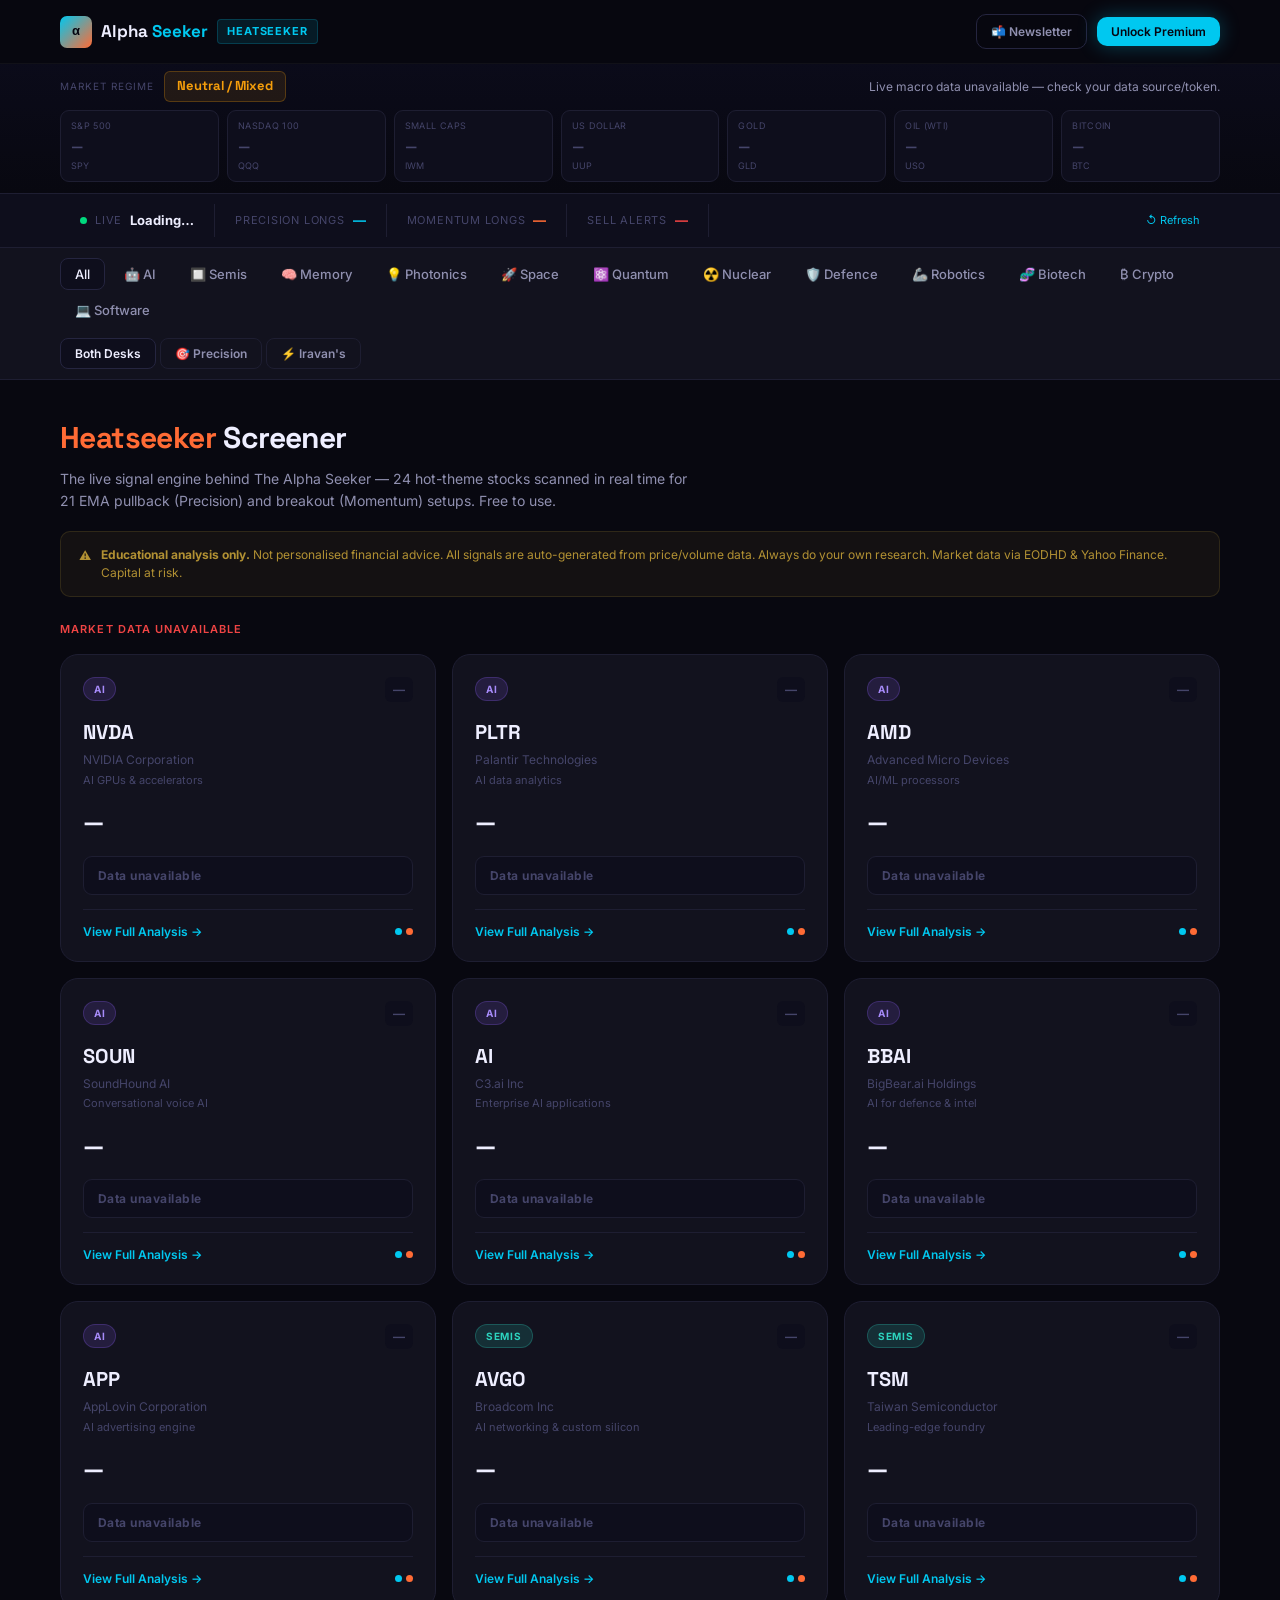
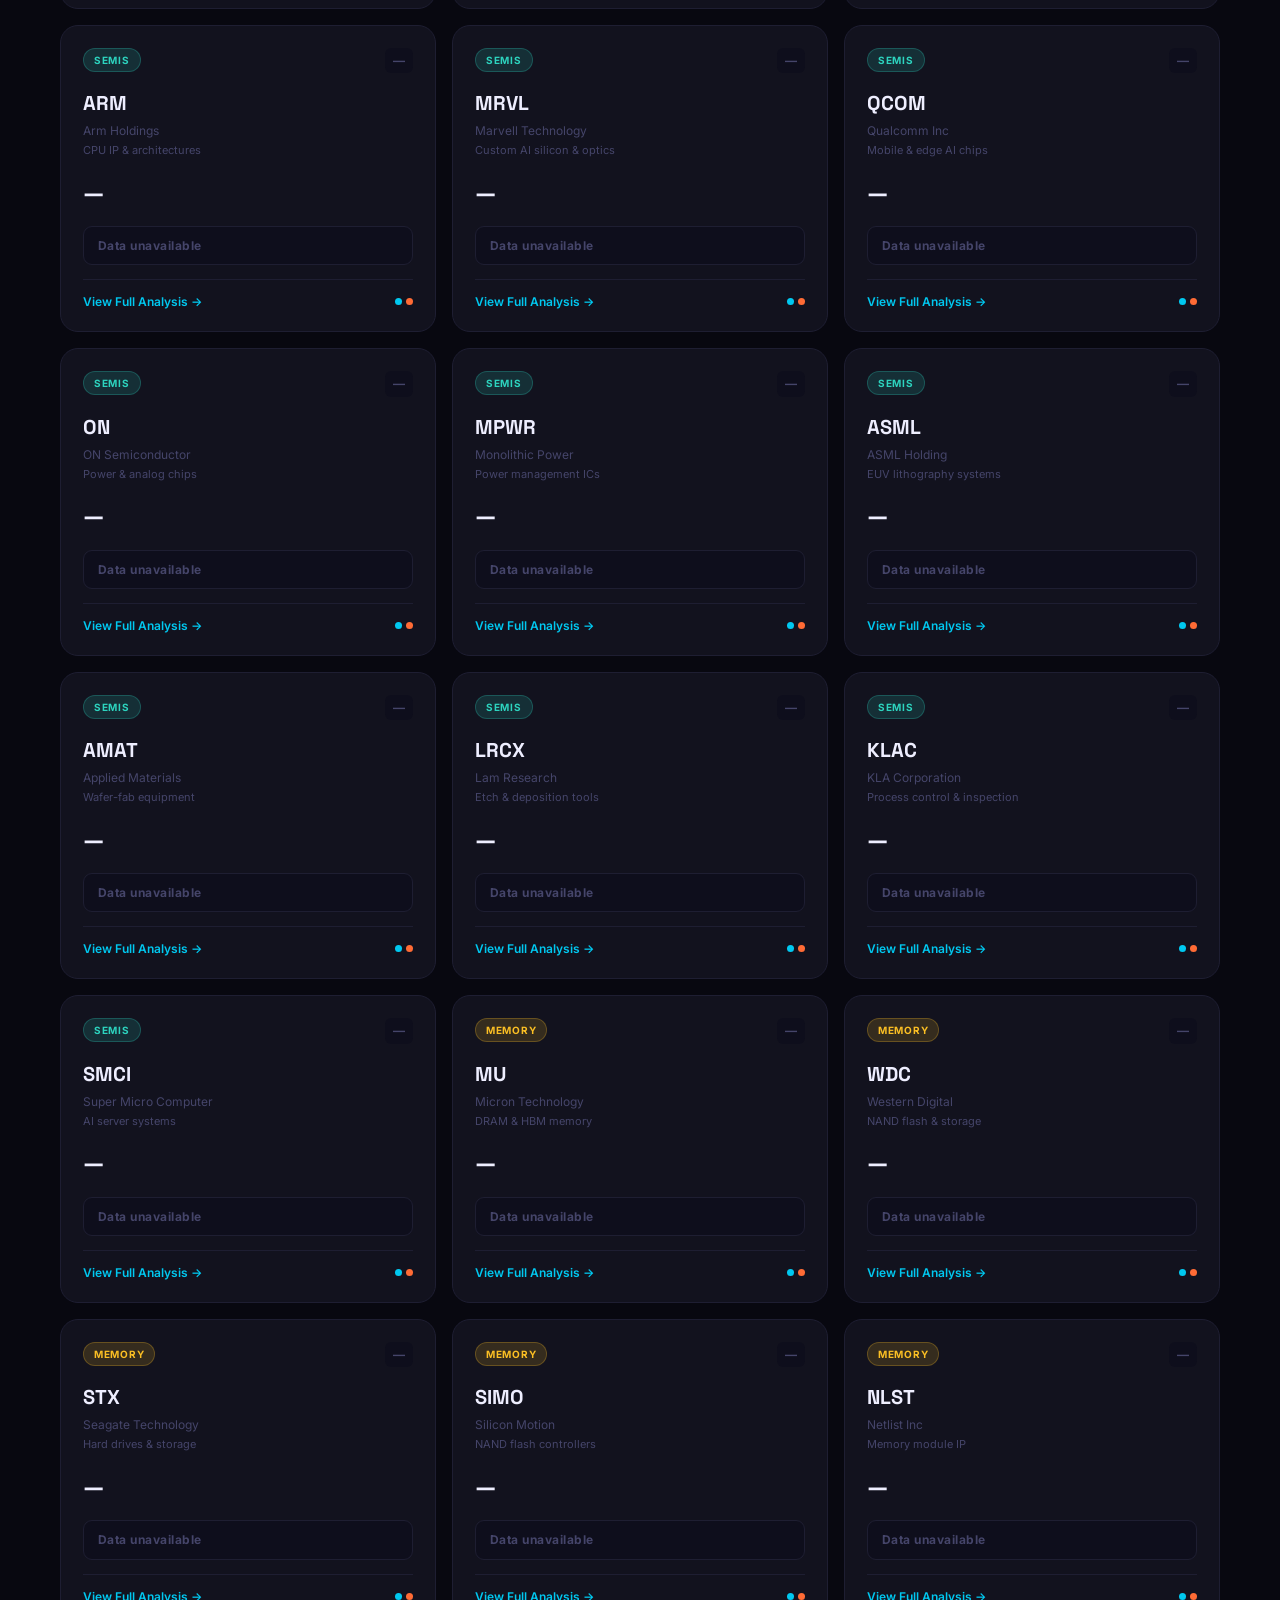
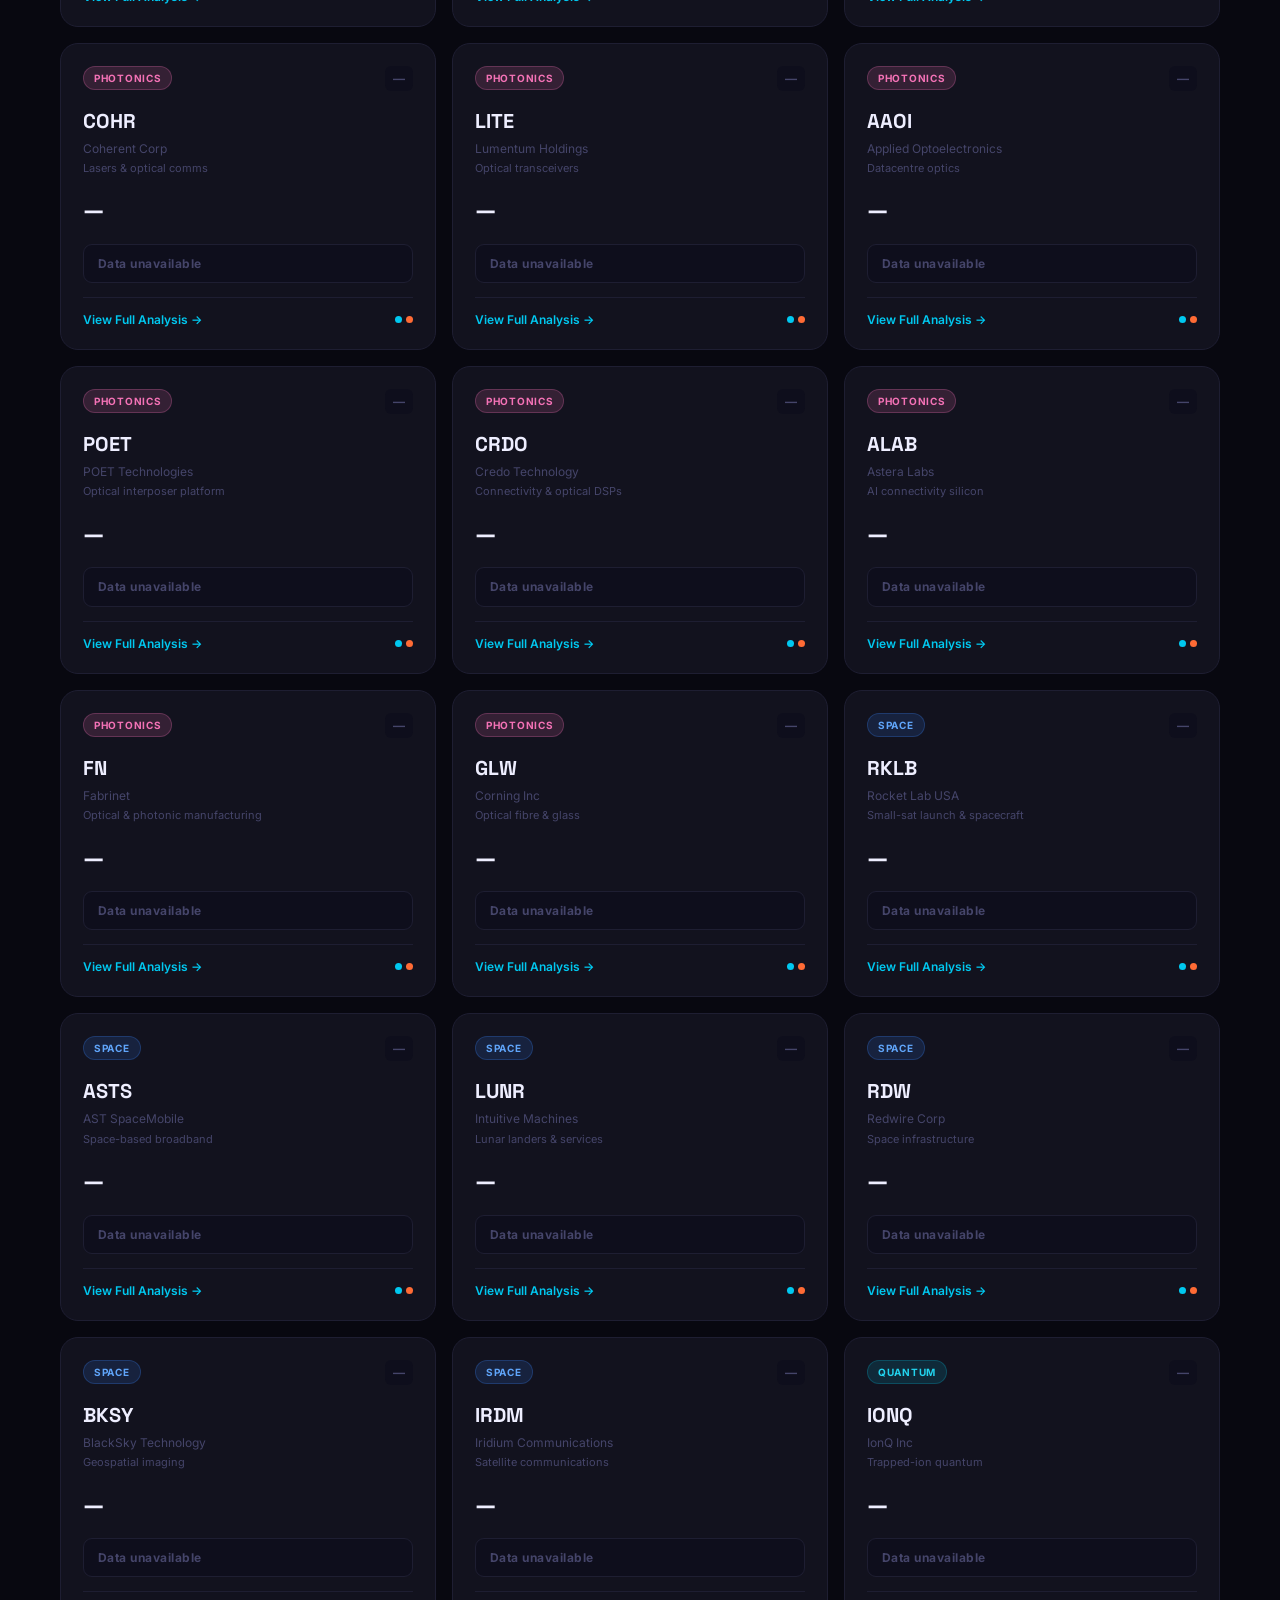
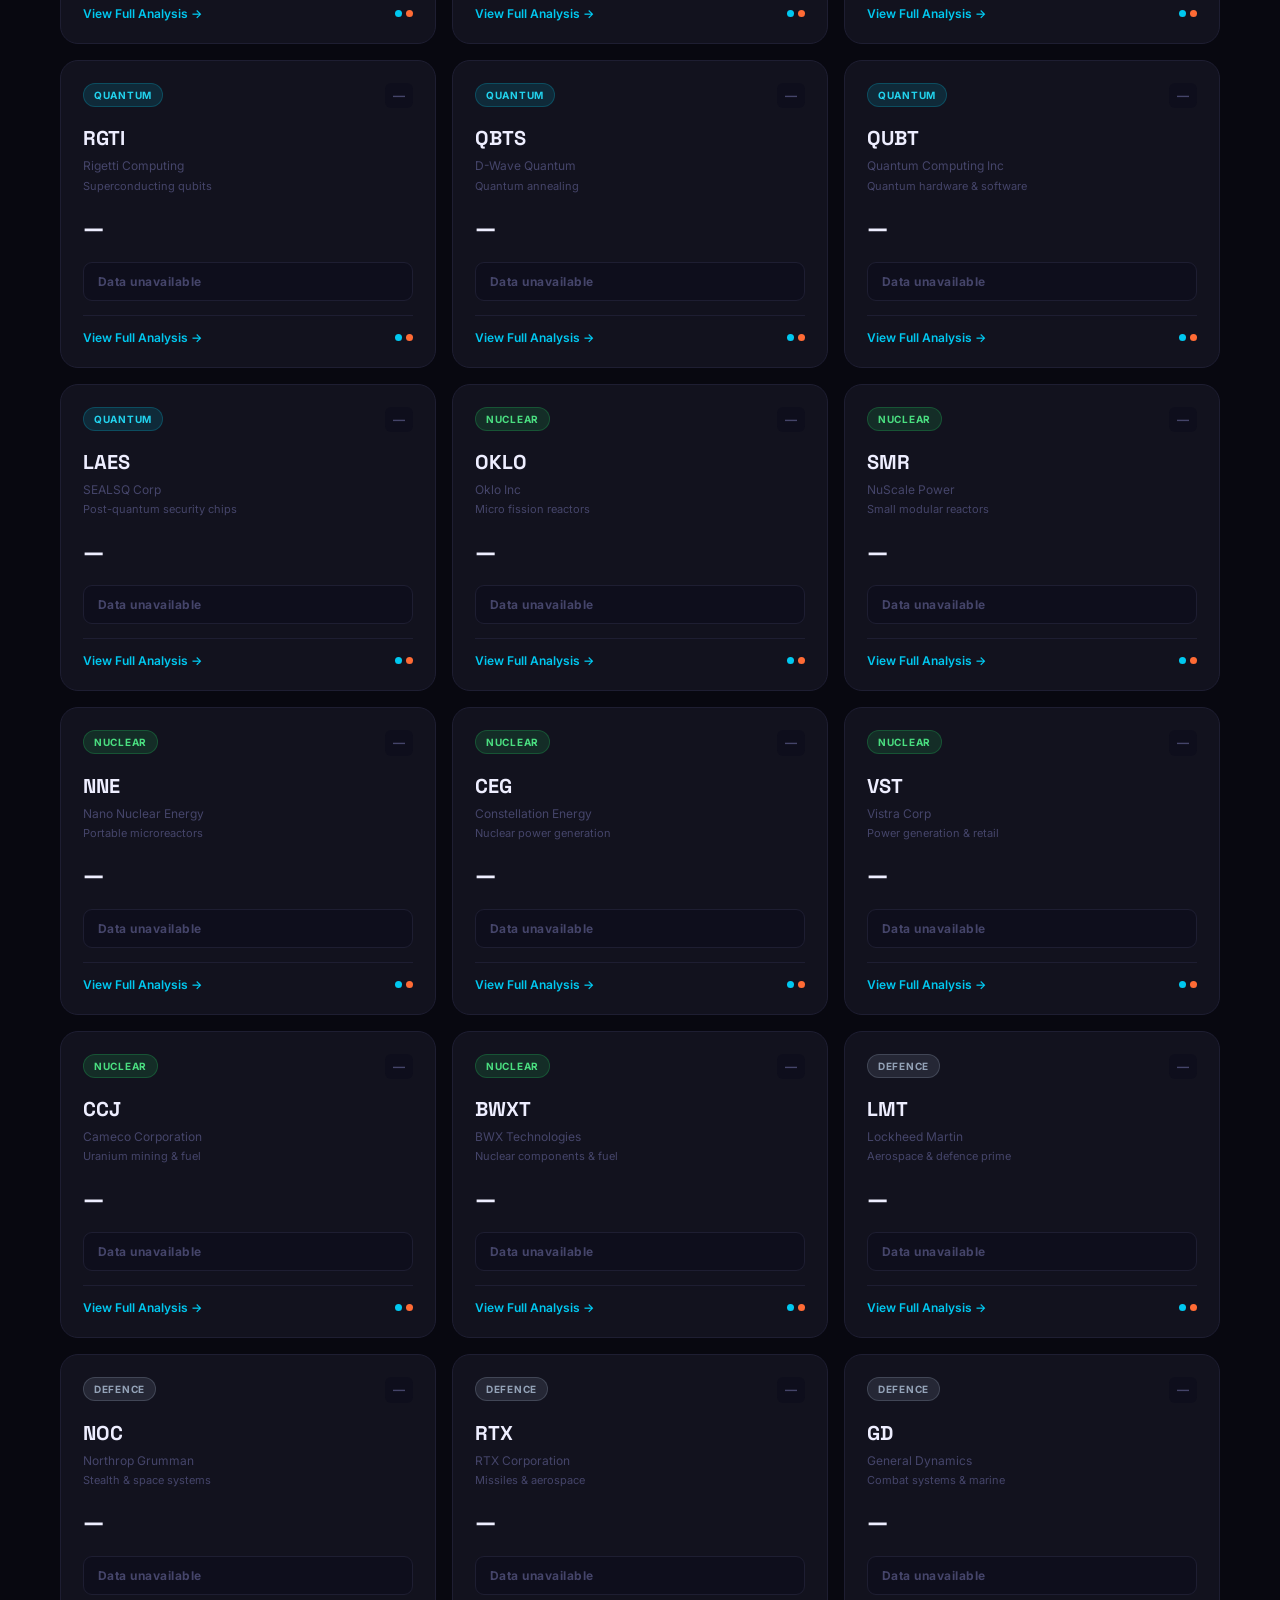
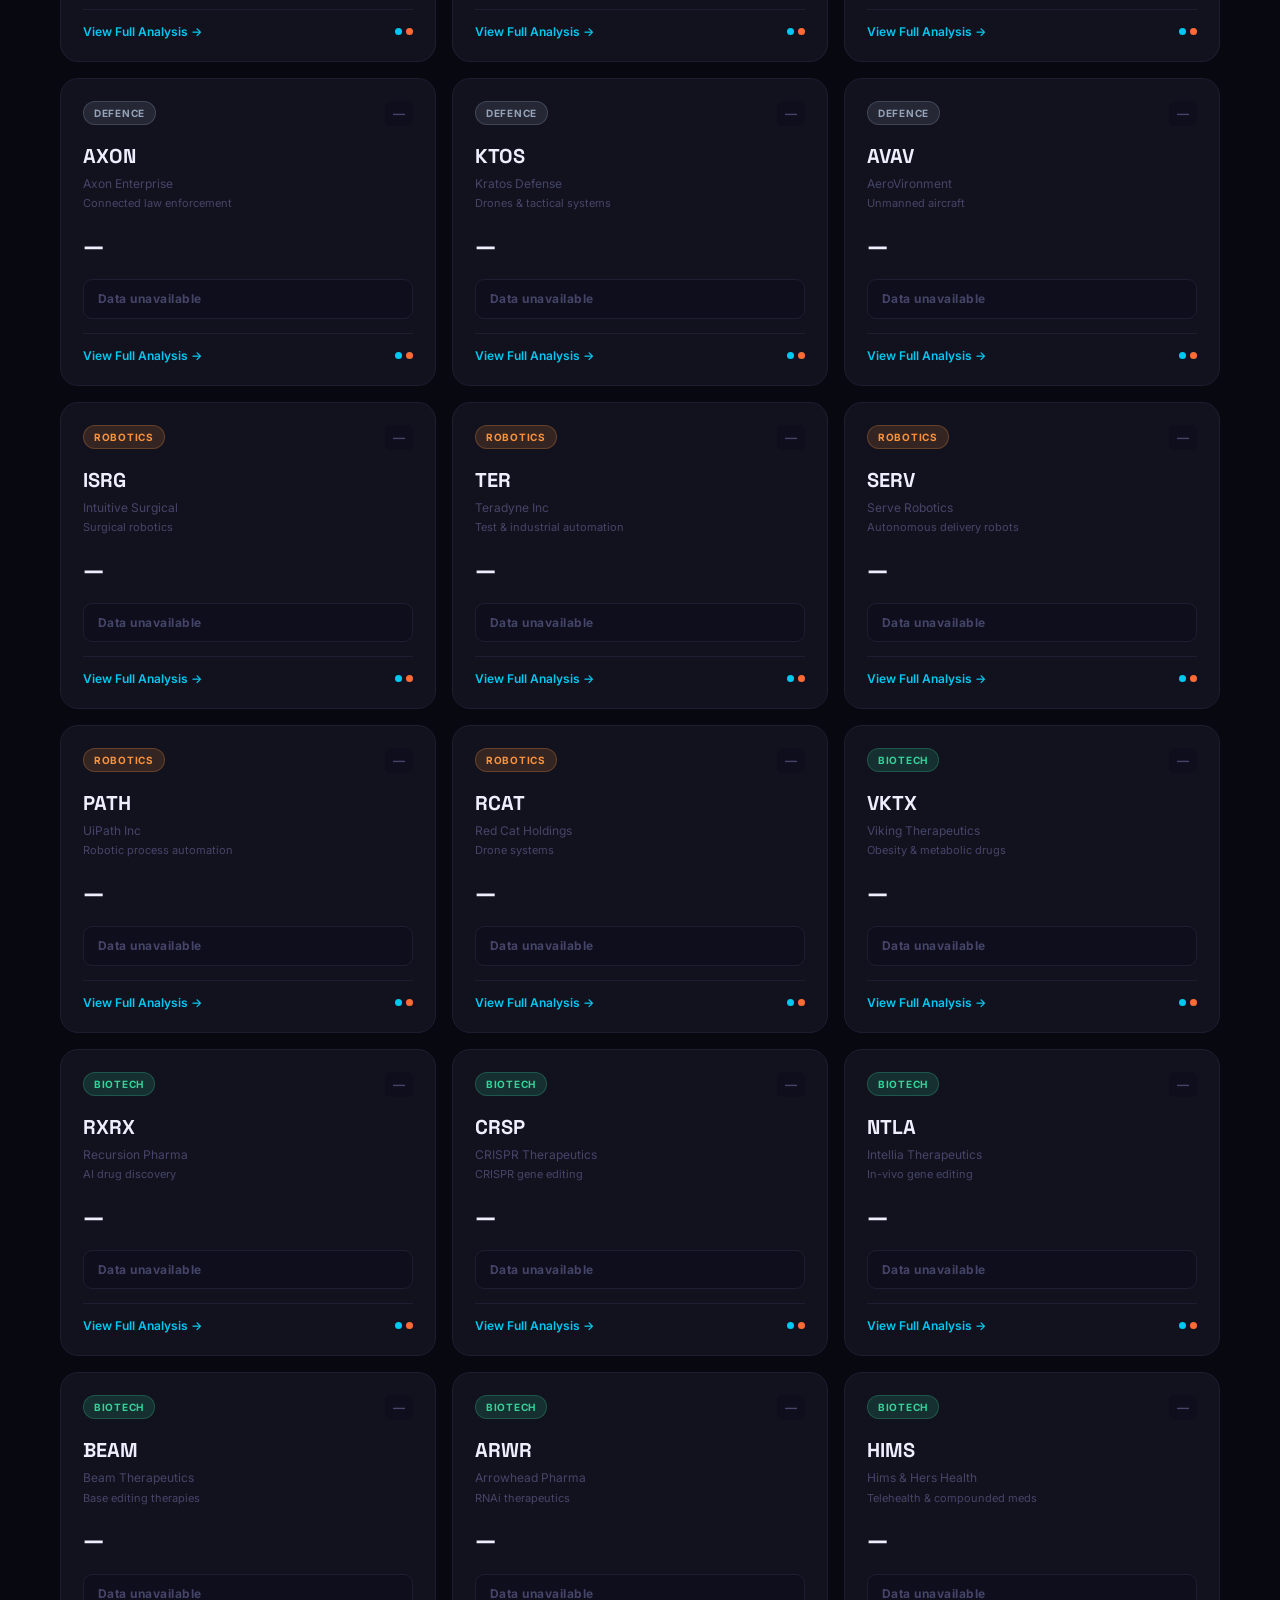
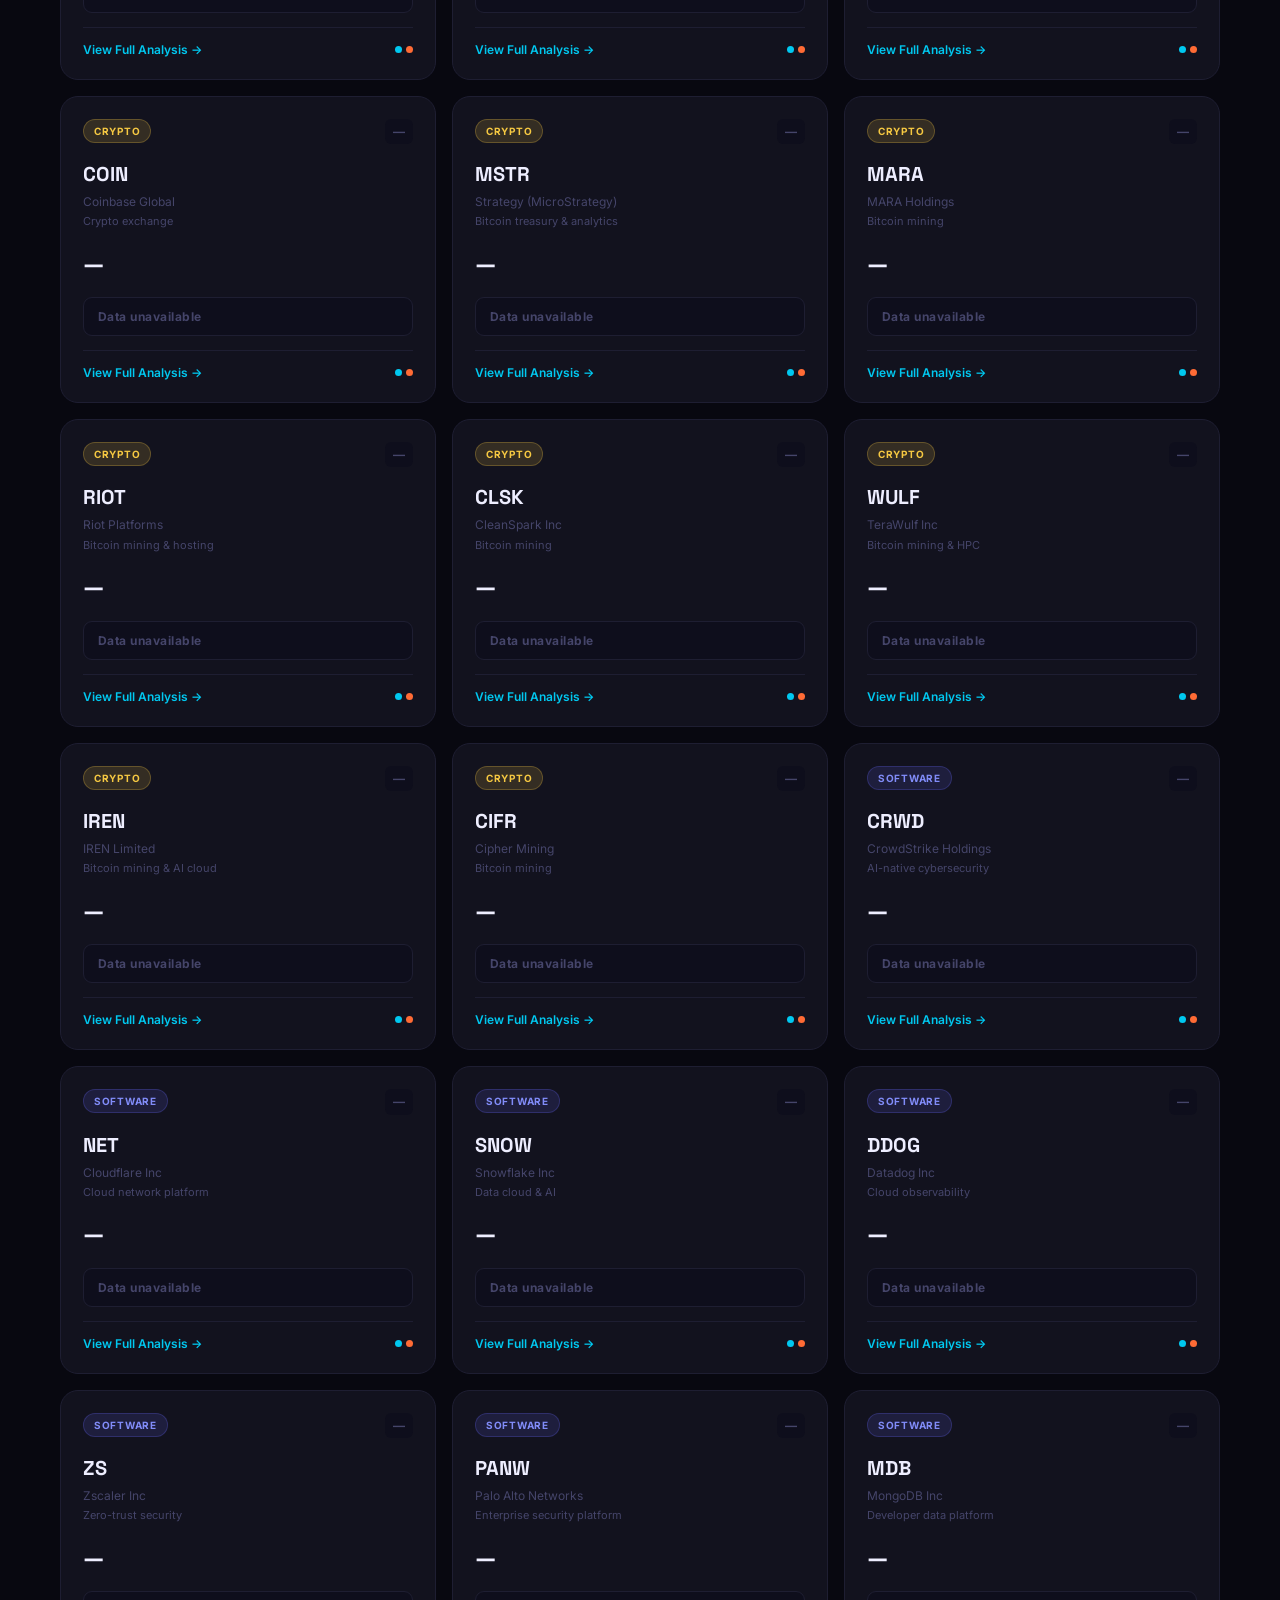
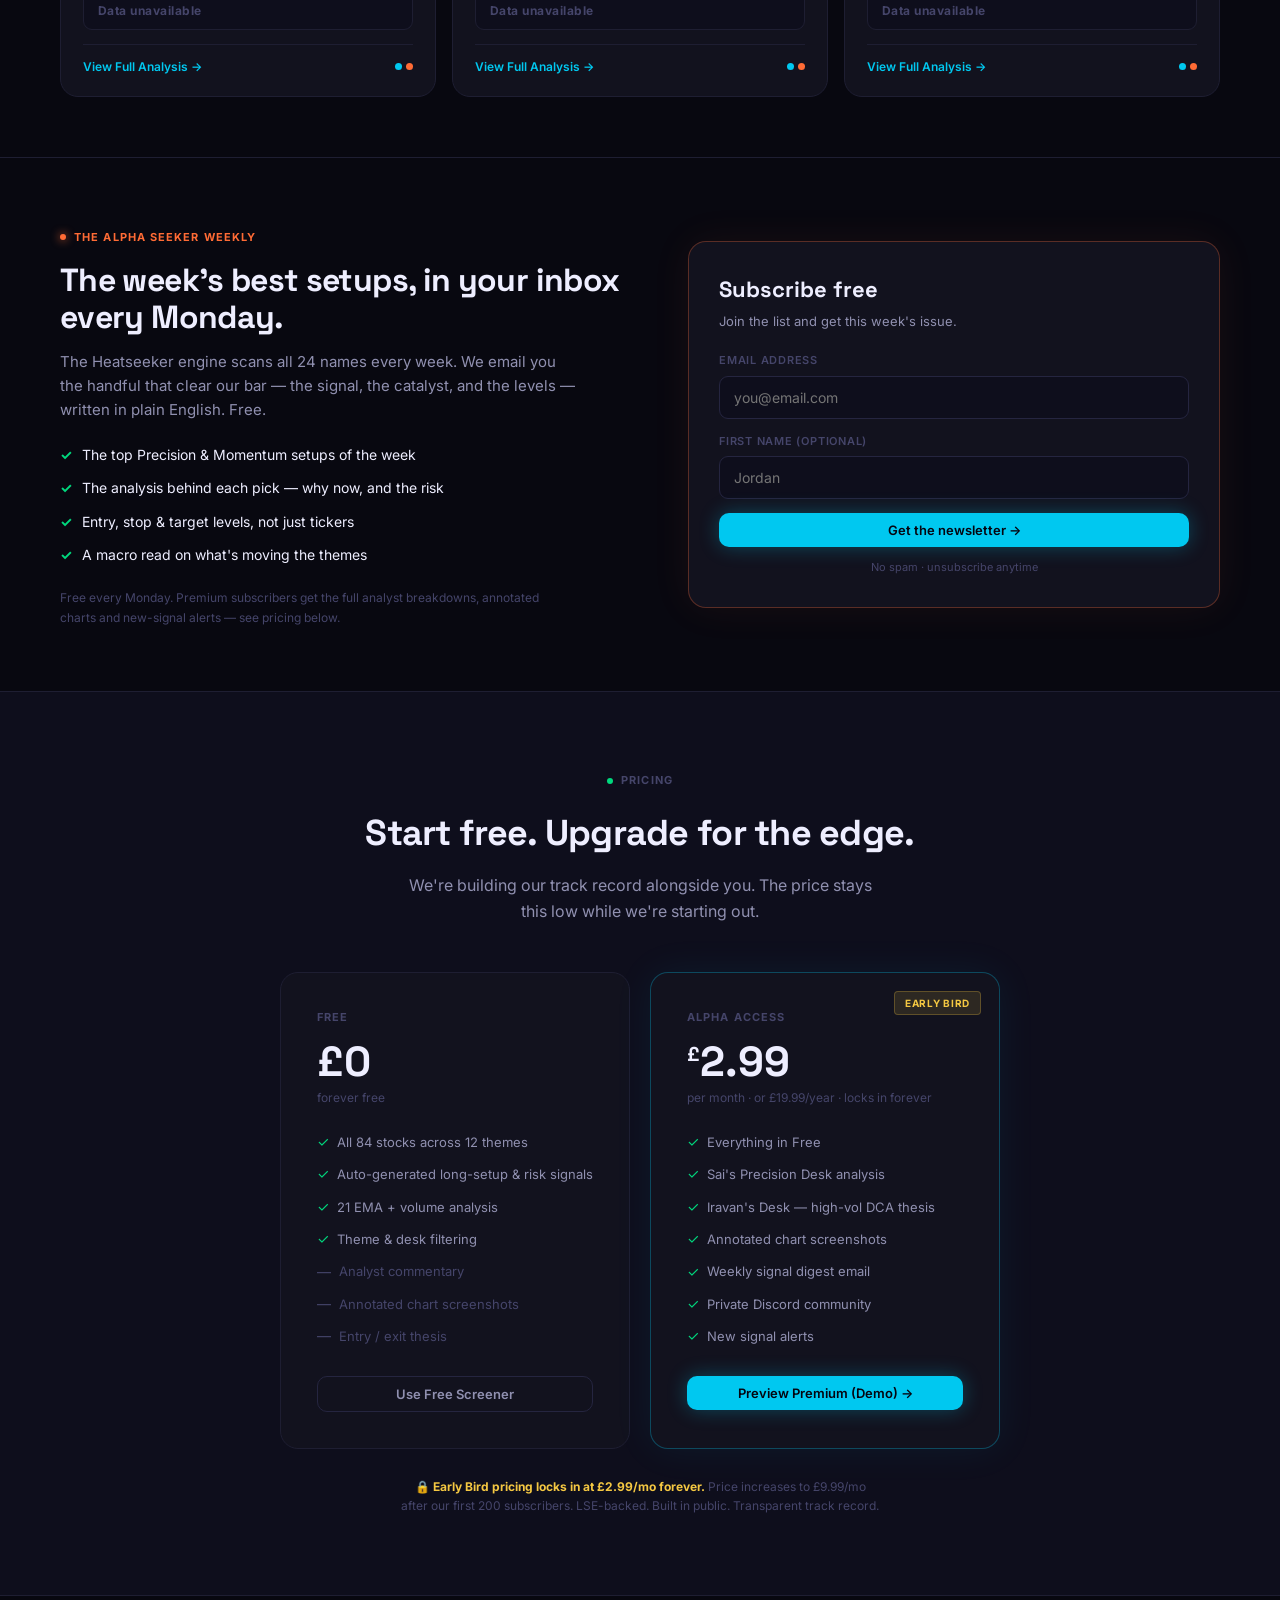
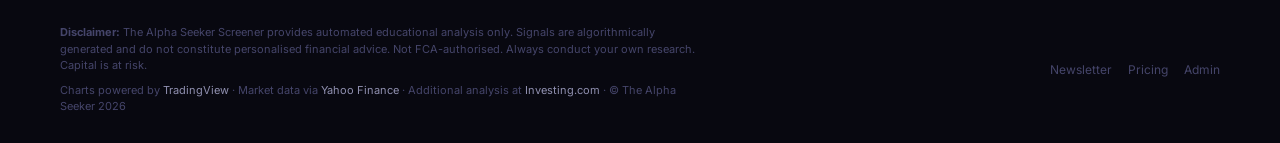
==== index.html @ d603ea57 "Initial import of Alpha Seeker from A1 Snapshot of iravan-nandy/A1 at c1b16d3, imported without hist" ====
<!DOCTYPE html>
<html lang="en">
<head>
<meta charset="UTF-8"/>
<meta name="viewport" content="width=device-width, initial-scale=1.0"/>
<title>Alpha Seeker Screener | Live Long Setups & Risk Flags — AI · Space · Quantum · Energy · Defence · Tech</title>
<meta name="description" content="Live long setups and risk flags for hot-theme stocks. Precision 21 EMA pullback entries and Momentum breakout setups from The Alpha Seeker.">
<link rel="preconnect" href="https://fonts.googleapis.com">
<link href="https://fonts.googleapis.com/css2?family=Inter:wght@300;400;500;600;700;800&family=Space+Grotesk:wght@500;600;700&display=swap" rel="stylesheet">
<!-- Stylesheets: source order is load-bearing (zero !important in this project).
     responsive.css MUST stay last. See css/responsive.css. -->
<link rel="stylesheet" href="css/tokens.css">
<link rel="stylesheet" href="css/components.css">
<link rel="stylesheet" href="css/screener.css">
<link rel="stylesheet" href="css/modal.css">
<link rel="stylesheet" href="css/admin.css">
<link rel="stylesheet" href="css/themes.css">
<link rel="stylesheet" href="css/newsletter.css">
<link rel="stylesheet" href="css/responsive.css">
</head>

<body>

<!-- FILE:// LOCAL SERVER BANNER -->
<div id="localBanner">
  ⚠ <strong>Opening from file:// blocks live prices.</strong>
  Serve it locally for full data:
  Terminal → <code>cd ~/Downloads && python3 -m http.server 8080</code>
  then open <code>http://localhost:8080/Alpha-Seeker.html</code>
  <button class="lb-close" data-action="banner:dismiss">✕</button>
</div>

<!-- NAV -->
<nav>
  <div class="container">
    <div class="nav-inner">
      <div class="logo" id="logoAdminTrigger">
        <div class="logo-mark">α</div>
        <div class="logo-text">Alpha <span>Seeker</span></div>
        <div class="screener-badge">Heatseeker</div>
      </div>
      <div class="nav-right">
        <a href="#newsletter" class="btn btn-outline btn-sm">📬 Newsletter</a>
        <button class="btn btn-primary btn-sm" id="premiumToggleBtn" data-action="premium:toggle">Unlock Premium</button>
      </div>
    </div>
  </div>
</nav>

<!-- MARKET REGIME / MACRO BAR -->
<div class="macro-bar" id="macroBar">
  <div class="container">
    <div class="macro-inner">
      <div class="macro-top">
        <div class="macro-regime"><span class="mr-label">Market Regime</span><span class="mr-badge" id="mrBadge">Reading…</span></div>
        <div class="macro-note" id="macroNote">Reading macro conditions…</div>
      </div>
      <div class="macro-tiles" id="macroTiles"></div>
    </div>
  </div>
</div>

<!-- STATUS BAR -->
<div class="status-bar">
  <div class="container">
    <div class="status-inner">
      <div class="stat-item"><span class="stat-dot"></span><span class="stat-label">Live</span><span class="stat-val" id="liveStatus">Loading…</span></div>
      <div class="stat-item"><span class="stat-label">Precision Longs</span><span class="stat-val prec" id="precCount">—</span></div>
      <div class="stat-item"><span class="stat-label">Momentum Longs</span><span class="stat-val mom" id="momCount">—</span></div>
      <div class="stat-item"><span class="stat-label">Sell Alerts</span><span class="stat-val red" id="sellCount">—</span></div>
      <div class="stat-item"><span id="dataTime">—</span> <button id="refreshBtn" data-action="data:refresh">↺ Refresh</button></div>
    </div>
  </div>
</div>

<!-- FILTER BAR -->
<div class="filter-bar">
  <div class="container">
    <div class="filter-inner">
      <div class="theme-tabs" id="themeTabs">
        <button class="theme-tab active" data-theme="all">All</button>
        <button class="theme-tab" data-theme="AI">🤖 AI</button>
        <button class="theme-tab" data-theme="Semis">🔲 Semis</button>
        <button class="theme-tab" data-theme="Memory">🧠 Memory</button>
        <button class="theme-tab" data-theme="Photonics">💡 Photonics</button>
        <button class="theme-tab" data-theme="Space">🚀 Space</button>
        <button class="theme-tab" data-theme="Quantum">⚛️ Quantum</button>
        <button class="theme-tab" data-theme="Nuclear">☢️ Nuclear</button>
        <button class="theme-tab" data-theme="Defence">🛡️ Defence</button>
        <button class="theme-tab" data-theme="Robotics">🦾 Robotics</button>
        <button class="theme-tab" data-theme="Biotech">🧬 Biotech</button>
        <button class="theme-tab" data-theme="Crypto">₿ Crypto</button>
        <button class="theme-tab" data-theme="Software">💻 Software</button>
      </div>
      <div class="desk-toggle" id="deskToggle">
        <button class="desk-btn active" data-desk="both">Both Desks</button>
        <button class="desk-btn" data-desk="precision">🎯 Precision</button>
        <button class="desk-btn" data-desk="momentum">⚡ Iravan's</button>
      </div>
    </div>
  </div>
</div>

<!-- SCREENER GRID -->
<section class="screener-section">
  <div class="container">
    <div class="scr-intro">
      <h1 class="scr-h1"><span>Heatseeker</span> Screener</h1>
      <p class="scr-p">The live signal engine behind The Alpha Seeker — 24 hot-theme stocks scanned in real time for 21 EMA pullback (Precision) and breakout (Momentum) setups. Free to use.</p>
    </div>
    <div class="disclaimer-bar">
      <span>⚠️</span>
      <p><strong>Educational analysis only.</strong> Not personalised financial advice. All signals are auto-generated from price/volume data. Always do your own research. Market data via EODHD &amp; Yahoo Finance. Capital at risk.</p>
    </div>
    <div class="section-label" id="gridLabel">Loading market data…</div>
    <div class="screener-grid" id="screenerGrid"><!-- cards injected by JS --></div>
  </div>
</section>

<!-- NEWSLETTER (Alpha Seeker Weekly) -->
<section class="nl-section" id="newsletter">
  <div class="container">
    <div class="nl-wrap">
      <div class="nl-left">
        <div class="nl-eyebrow"><span class="nl-dot"></span>The Alpha Seeker Weekly</div>
        <h2 class="nl-title">The week's best setups, in your inbox every Monday.</h2>
        <p class="nl-sub">The Heatseeker engine scans all 24 names every week. We email you the handful that clear our bar — the signal, the catalyst, and the levels — written in plain English. Free.</p>
        <ul class="nl-feats">
          <li><span>&#10003;</span> The top Precision &amp; Momentum setups of the week</li>
          <li><span>&#10003;</span> The analysis behind each pick — why now, and the risk</li>
          <li><span>&#10003;</span> Entry, stop &amp; target levels, not just tickers</li>
          <li><span>&#10003;</span> A macro read on what's moving the themes</li>
        </ul>
        <p class="nl-foot">Free every Monday. Premium subscribers get the full analyst breakdowns, annotated charts and new-signal alerts &mdash; see pricing below.</p>
      </div>
      <div class="nl-card">
        <h3>Subscribe free</h3>
        <p>Join the list and get this week's issue.</p>
        <form id="nlForm">
          <label>Email address</label>
          <input name="email" type="email" required placeholder="you@email.com">
          <label>First name (optional)</label>
          <input name="name" placeholder="Jordan">
          <button class="btn btn-primary" type="submit" style="width:100%;justify-content:center;">Get the newsletter &rarr;</button>
          <p class="nl-note">No spam &middot; unsubscribe anytime</p>
        </form>
        <!--
          USING SUBSTACK / BEEHIIV? Delete the <form> above and paste your
          provider's embed iframe here instead (Substack: Settings -> Embed;
          beehiiv: Subscribe Forms -> Embed). Otherwise the form posts via
          NL_ENDPOINT / mailto fallback configured in the script below.
        -->
      </div>
    </div>
  </div>
</section>

<!-- STOCK DETAIL MODAL -->
<div class="modal-overlay" id="stockModal" data-action="modal:backdrop">
  <div class="modal" id="modalInner">
    <div class="modal-head">
      <div class="modal-head-left">
        <div class="modal-eyebrow" id="modalEyebrow"></div>
        <div class="modal-ticker" id="modalTicker"></div>
        <div class="modal-name" id="modalName"></div>
        <div class="modal-price-row">
          <div class="modal-price" id="modalPrice"></div>
          <span class="change-badge" id="modalChange"></span>
        </div>
      </div>
      <button class="modal-close" data-action="modal:close">✕</button>
    </div>
    <div class="modal-tabs" id="modalTabs">
      <button class="modal-tab active" data-tab="auto" data-action="modal:tab" data-tab="auto">📊 Auto Signal</button>
      <button class="modal-tab" data-tab="precision" data-action="modal:tab" data-tab="precision">🎯 Precision Desk</button>
      <button class="modal-tab" data-tab="momentum" data-action="modal:tab" data-tab="momentum">⚡ Iravan's Desk</button>
      <button class="modal-tab" data-tab="tradelog" data-action="modal:tab" data-tab="tradelog">📋 Trade Log</button>
    </div>
    <div class="modal-body">
      <!-- Auto Signal Tab -->
      <div class="modal-tab-content active" id="tab-auto">
        <div class="chart-links" id="modalChartLinks"></div>
        <div class="chart-frame" id="modalChartFrame"></div>
        <div class="sig-analysis-box">
          <div class="sig-analysis-header">
            <h4>Precision Desk — Auto Signal</h4>
            <span class="big-signal sig-badge" id="modalPrecSignal"></span>
          </div>
          <div class="sig-detail" id="modalPrecDetail"></div>
          <div class="sig-metrics" id="modalMetrics"></div>
        </div>
        <div class="sig-analysis-box" style="margin-top:14px;">
          <div class="sig-analysis-header">
            <h4>⚡ Iravan's Desk — Auto Signal</h4>
            <span class="big-signal sig-badge" id="modalMomSignal"></span>
          </div>
          <div class="sig-detail" id="modalMomDetail"></div>
        </div>
        <div class="sig-analysis-box" id="modalLevelsBox" style="margin-top:14px;"></div>
      </div>
      <!-- Precision Desk Tab -->
      <div class="modal-tab-content" id="tab-precision">
        <div class="analyst-view premium-lock prem-unlocked" id="precAnalystView">
          <div class="prem-blur" id="precAnalystContent">
            <div class="analyst-commentary" id="precCommentary"></div>
            <div class="analyst-screenshot" id="precScreenshot" style="display:none;"></div>
          </div>
          <div class="prem-overlay">
            <h4>🔒 Premium Analysis</h4>
            <p>Sai's full setup breakdown, annotated chart and entry/exit thesis</p>
            <button class="btn btn-primary btn-sm" data-action="premium:toggle">Unlock for £2.99/mo →</button>
          </div>
        </div>
      </div>
      <!-- Iravan's Desk Tab -->
      <div class="modal-tab-content" id="tab-momentum">
        <div class="analyst-view premium-lock prem-unlocked" id="momAnalystView">
          <div class="prem-blur" id="momAnalystContent">
            <div class="analyst-commentary" id="momCommentary"></div>
            <div class="analyst-screenshot" id="momScreenshot" style="display:none;"></div>
          </div>
          <div class="prem-overlay">
            <h4>🔒 Premium Analysis</h4>
            <p>Iravan's full view — high-volatility DCA thesis, targets and risk</p>
            <button class="btn btn-primary btn-sm" data-action="premium:toggle">Unlock for £2.99/mo →</button>
          </div>
        </div>
      </div>
      <!-- Trade Log Tab -->
      <div class="modal-tab-content" id="tab-tradelog">
        <div class="analyst-view premium-lock prem-unlocked" id="tradeLogView">
          <div class="prem-blur" id="tradeLogContent">
            <!-- Injected by renderTradeLog() -->
          </div>
          <div class="prem-overlay">
            <h4>🔒 Trade Log — Premium</h4>
            <p>Sai's exact entries, exits, stop levels and chart screenshots — every trade, timestamped.</p>
            <button class="btn btn-primary btn-sm" data-action="premium:toggle">Unlock for £2.99/mo →</button>
          </div>
        </div>
      </div>
    </div>
  </div>
</div>

<!-- PRICING -->
<section class="pricing-section" id="pricing">
  <div class="container">
    <div class="pricing-header">
      <div style="display:flex;align-items:center;justify-content:center;gap:8px;margin-bottom:16px;">
        <span style="width:6px;height:6px;border-radius:50%;background:var(--green);display:inline-block;animation:pulse 2s infinite"></span>
        <span style="font-size:11px;font-weight:700;text-transform:uppercase;letter-spacing:.1em;color:var(--t3)">Pricing</span>
      </div>
      <h2>Start free. Upgrade for the edge.</h2>
      <p>We're building our track record alongside you. The price stays this low while we're starting out.</p>
    </div>
    <div class="pricing-grid">
      <div class="pricing-card">
        <div class="pricing-tier">Free</div>
        <div class="pricing-amount">£0</div>
        <div class="pricing-period">forever free</div>
        <ul class="pricing-features">
          <li><span class="feat-check">✓</span> All 84 stocks across 12 themes</li>
          <li><span class="feat-check">✓</span> Auto-generated long-setup & risk signals</li>
          <li><span class="feat-check">✓</span> 21 EMA + volume analysis</li>
          <li><span class="feat-check">✓</span> Theme & desk filtering</li>
          <li><span class="feat-x">—</span> <span style="color:var(--t3)">Analyst commentary</span></li>
          <li><span class="feat-x">—</span> <span style="color:var(--t3)">Annotated chart screenshots</span></li>
          <li><span class="feat-x">—</span> <span style="color:var(--t3)">Entry / exit thesis</span></li>
        </ul>
        <button class="btn btn-outline" style="width:100%;justify-content:center;" data-action="grid:scroll">Use Free Screener</button>
      </div>
      <div class="pricing-card featured">
        <div class="early-bird">Early Bird</div>
        <div class="pricing-tier">Alpha Access</div>
        <div class="pricing-amount"><sup>£</sup>2.99</div>
        <div class="pricing-period">per month · or £19.99/year · locks in forever</div>
        <ul class="pricing-features">
          <li><span class="feat-check">✓</span> Everything in Free</li>
          <li><span class="feat-check">✓</span> Sai's Precision Desk analysis</li>
          <li><span class="feat-check">✓</span> Iravan's Desk — high-vol DCA thesis</li>
          <li><span class="feat-check">✓</span> Annotated chart screenshots</li>
          <li><span class="feat-check">✓</span> Weekly signal digest email</li>
          <li><span class="feat-check">✓</span> Private Discord community</li>
          <li><span class="feat-check">✓</span> New signal alerts</li>
        </ul>
        <button class="btn btn-primary" style="width:100%;justify-content:center;" data-action="premium:toggle">Preview Premium (Demo) →</button>
      </div>
    </div>
    <div class="pricing-note">
      <strong>🔒 Early Bird pricing locks in at £2.99/mo forever.</strong> Price increases to £9.99/mo after our first 200 subscribers. LSE-backed. Built in public. Transparent track record.
    </div>
  </div>
</section>

<!-- ADMIN LOGIN MODAL -->
<div class="admin-overlay" id="adminOverlay">
  <div id="adminInner">
    <!-- either login or panel, set by JS -->
  </div>
</div>

<!-- FOOTER -->
<footer>
  <div class="container">
    <div class="footer-bottom">
      <div>
        <p><strong>Disclaimer:</strong> The Alpha Seeker Screener provides automated educational analysis only. Signals are algorithmically generated and do not constitute personalised financial advice. Not FCA-authorised. Always conduct your own research. Capital is at risk.</p>
        <p style="margin-top:8px;">
          Charts powered by <a href="https://www.tradingview.com" target="_blank" rel="noopener" style="color:var(--t2);text-decoration:none;">TradingView</a> ·
          Market data via <a href="https://finance.yahoo.com" target="_blank" rel="noopener" style="color:var(--t2);text-decoration:none;">Yahoo Finance</a> ·
          Additional analysis at <a href="https://www.investing.com" target="_blank" rel="noopener" style="color:var(--t2);text-decoration:none;">Investing.com</a> ·
          © The Alpha Seeker 2026
        </p>
      </div>
      <div class="footer-links">
        <a href="#newsletter">Newsletter</a>
        <a href="#pricing">Pricing</a>
        <a href="#" data-action="admin:show">Admin</a>
      </div>
    </div>
  </div>
</footer>


<script type="module" src="js/app/main.js"></script>
</body>
</html>
---- css/tokens.css ----
/* Alpha-Seeker — design tokens + reset
   Extracted verbatim from Alpha-Seeker.html lines 11-23. No rules changed. */

*,*::before,*::after{box-sizing:border-box;margin:0;padding:0}
:root{
  --bg:#080810;--bg2:#0e0e1c;--card:#12121e;--card2:#16162a;--border:#1e1e32;--border2:#252540;
  --text:#eeeeff;--t2:#9090b0;--t3:#45456a;
  --prec:#00c8f0;--prec-d:rgba(0,200,240,.1);--prec-g:rgba(0,200,240,.3);
  --mom:#ff6b35;--mom-d:rgba(255,107,53,.1);--mom-g:rgba(255,107,53,.3);
  --green:#00d97e;--red:#ef4444;--amber:#f59e0b;--gold:#f5c842;
  --r:10px;--rl:18px;
}
html{scroll-behavior:smooth}
body{font-family:'Inter',sans-serif;background:var(--bg);color:var(--text);overflow-x:hidden;line-height:1.6}
.container{max-width:1200px;margin:0 auto;padding:0 20px;position:relative;z-index:1}
---- css/components.css ----
/* Alpha-Seeker — nav, status bar, filter bar
   Extracted verbatim from Alpha-Seeker.html lines 24-92. No rules changed. */

/* NAV */
nav{position:fixed;top:0;left:0;right:0;z-index:200;padding:14px 0;
  background:rgba(8,8,16,.92);backdrop-filter:blur(20px);
  border-bottom:1px solid rgba(255,255,255,.04);}
.nav-inner{display:flex;align-items:center;justify-content:space-between;gap:12px}
.logo{display:flex;align-items:center;gap:9px;text-decoration:none;color:var(--text);cursor:pointer}
.logo-mark{width:32px;height:32px;border-radius:7px;
  background:linear-gradient(135deg,var(--prec),var(--mom));
  display:flex;align-items:center;justify-content:center;
  font-weight:800;font-size:13px;color:#050510;font-family:'Space Grotesk',sans-serif;
  transition:transform .2s}
.logo:hover .logo-mark{transform:scale(1.05)}
.logo-text{font-family:'Space Grotesk',sans-serif;font-weight:700;font-size:17px}
.logo-text span{color:var(--prec)}
.screener-badge{padding:3px 9px;border-radius:4px;font-size:11px;font-weight:700;
  letter-spacing:.08em;text-transform:uppercase;
  background:var(--prec-d);color:var(--prec);border:1px solid rgba(0,200,240,.2)}
.nav-right{display:flex;align-items:center;gap:10px}
.btn{display:inline-flex;align-items:center;gap:7px;padding:9px 18px;border-radius:var(--r);
  font-size:13px;font-weight:600;cursor:pointer;transition:all .2s;text-decoration:none;border:none;font-family:inherit}
.btn-outline{background:transparent;color:var(--t2);border:1px solid var(--border2)}
.btn-outline:hover{color:var(--text);border-color:var(--prec)}
.btn-primary{background:var(--prec);color:#050510;box-shadow:0 0 20px var(--prec-g)}
.btn-primary:hover{transform:translateY(-1px);box-shadow:0 0 32px var(--prec-g)}
.btn-sm{padding:7px 14px;font-size:12px}
.btn-mom{background:var(--mom);color:#050510;box-shadow:0 0 20px var(--mom-g)}
.btn-mom:hover{transform:translateY(-1px)}

/* STATUS BAR */
.status-bar{background:var(--bg2);border-bottom:1px solid var(--border);padding:10px 0}
.status-inner{display:flex;align-items:center;gap:0;flex-wrap:wrap}
.stat-item{display:flex;align-items:center;gap:8px;padding:6px 20px;
  border-right:1px solid var(--border)}
.stat-item:last-child{border-right:none;margin-left:auto}
.stat-dot{width:7px;height:7px;border-radius:50%;background:var(--green);animation:pulse 2s infinite}
@keyframes pulse{0%,100%{opacity:1}50%{opacity:.3}}
.stat-label{font-size:11px;color:var(--t3);text-transform:uppercase;letter-spacing:.07em}
.stat-val{font-size:13px;font-weight:700;color:var(--text)}
.stat-val.prec{color:var(--prec)}
.stat-val.mom{color:var(--mom)}
.stat-val.red{color:var(--red)}
#dataTime{font-size:11px;color:var(--t3)}
#refreshBtn{font-size:11px;color:var(--prec);background:none;border:none;cursor:pointer;padding:0;font-family:inherit;transition:opacity .2s}
#refreshBtn:hover{opacity:.7}

/* FILTER BAR */
.filter-bar{background:var(--card);border-bottom:1px solid var(--border);padding:0;position:sticky;top:60px;z-index:100}
.filter-inner{display:flex;align-items:center;justify-content:space-between;gap:12px;flex-wrap:wrap;padding:10px 0}
.theme-tabs{display:flex;gap:4px;flex-wrap:wrap}
.theme-tab{padding:7px 14px;border-radius:8px;font-size:13px;font-weight:500;
  cursor:pointer;background:transparent;border:1px solid transparent;
  color:var(--t2);transition:all .15s;font-family:inherit}
.theme-tab:hover{color:var(--text);background:var(--bg2)}
.theme-tab.active{background:var(--bg2);color:var(--text);border-color:var(--border2)}
.theme-tab[data-theme="AI"].active{color:#a78bfa;border-color:rgba(167,139,250,.3);background:rgba(139,92,246,.1)}
.theme-tab[data-theme="Space"].active{color:#60a5fa;border-color:rgba(96,165,250,.3);background:rgba(59,130,246,.1)}
.theme-tab[data-theme="Quantum"].active{color:#22d3ee;border-color:rgba(34,211,238,.3);background:rgba(6,182,212,.1)}
.theme-tab[data-theme="Energy"].active{color:#4ade80;border-color:rgba(74,222,128,.3);background:rgba(34,197,94,.1)}
.theme-tab[data-theme="Defence"].active{color:#cbd5e1;border-color:rgba(203,213,225,.3);background:rgba(148,163,184,.1)}
.theme-tab[data-theme="Tech"].active{color:#818cf8;border-color:rgba(129,140,248,.3);background:rgba(99,102,241,.1)}
.desk-toggle{display:flex;gap:4px;flex-shrink:0}
.desk-btn{padding:7px 14px;border-radius:8px;font-size:12px;font-weight:600;
  cursor:pointer;background:transparent;border:1px solid var(--border);
  color:var(--t2);transition:all .15s;font-family:inherit}
.desk-btn:hover{color:var(--text)}
.desk-btn.active[data-desk="both"]{background:var(--bg2);color:var(--text);border-color:var(--border2)}
.desk-btn.active[data-desk="precision"]{background:var(--prec-d);color:var(--prec);border-color:rgba(0,200,240,.3)}
.desk-btn.active[data-desk="momentum"]{background:var(--mom-d);color:var(--mom);border-color:rgba(255,107,53,.3)}
---- css/screener.css ----
/* Alpha-Seeker — screener grid, stock card, signal badge, shimmer
   Extracted verbatim from Alpha-Seeker.html lines 93-159. No rules changed. */

/* SCREENER GRID */
.screener-section{padding:28px 0 60px}
.section-label{font-size:11px;font-weight:600;text-transform:uppercase;letter-spacing:.1em;color:var(--t3);margin-bottom:16px}
.screener-grid{display:grid;grid-template-columns:repeat(auto-fill,minmax(280px,1fr));gap:16px}
.no-results{text-align:center;padding:60px 20px;color:var(--t3);font-size:15px}

/* STOCK CARD */
.stock-card{background:var(--card);border:1px solid var(--border);border-radius:var(--rl);
  padding:22px;cursor:pointer;transition:all .2s;position:relative;overflow:hidden}
.stock-card:hover{border-color:var(--border2);transform:translateY(-2px);background:var(--card2)}
.stock-card.sig-precision-buy{border-color:rgba(0,200,240,.3)}
.stock-card.sig-precision-buy:hover{box-shadow:0 12px 40px rgba(0,200,240,.1)}
.stock-card.sig-momentum-buy{border-color:rgba(255,107,53,.3)}
.stock-card.sig-momentum-buy:hover{box-shadow:0 12px 40px rgba(255,107,53,.1)}
.stock-card.sig-sell{border-color:rgba(239,68,68,.3)}
.card-top{display:flex;align-items:flex-start;justify-content:space-between;margin-bottom:14px}
.theme-badge{padding:3px 10px;border-radius:100px;font-size:10px;font-weight:700;
  letter-spacing:.07em;text-transform:uppercase}
.tb-AI{background:rgba(139,92,246,.15);color:#a78bfa;border:1px solid rgba(139,92,246,.25)}
.tb-Space{background:rgba(59,130,246,.15);color:#60a5fa;border:1px solid rgba(59,130,246,.25)}
.tb-Quantum{background:rgba(6,182,212,.15);color:#22d3ee;border:1px solid rgba(6,182,212,.25)}
.tb-Energy{background:rgba(34,197,94,.15);color:#4ade80;border:1px solid rgba(34,197,94,.25)}
.tb-Defence{background:rgba(148,163,184,.15);color:#94a3b8;border:1px solid rgba(148,163,184,.25)}
.tb-Tech{background:rgba(99,102,241,.15);color:#818cf8;border:1px solid rgba(99,102,241,.25)}
.change-badge{font-size:12px;font-weight:700;padding:3px 8px;border-radius:6px}
.change-badge.pos{background:rgba(0,217,126,.12);color:var(--green)}
.change-badge.neg{background:rgba(239,68,68,.12);color:var(--red)}
.change-badge.load{background:var(--bg2);color:var(--t3)}
.card-ticker{font-family:'Space Grotesk',sans-serif;font-size:20px;font-weight:700;margin-bottom:2px}
.card-name{font-size:12px;color:var(--t3);margin-bottom:2px;white-space:nowrap;overflow:hidden;text-overflow:ellipsis}
.card-desc{font-size:11px;color:var(--t3);margin-bottom:14px}
.card-price{font-family:'Space Grotesk',sans-serif;font-size:24px;font-weight:700;margin-bottom:14px}
.card-price.loading{color:var(--t3);font-size:18px}
.sparkline-wrap{margin-bottom:14px;height:36px}
.sparkline{width:100%;height:36px}

/* SIGNAL BADGE (in card) */
.card-signals{display:flex;flex-direction:column;gap:7px;margin-bottom:14px}
.sig-badge{padding:9px 14px;border-radius:9px;font-size:12px;font-weight:700;letter-spacing:.04em;
  display:flex;align-items:center;justify-content:space-between;gap:8px}
.sig-badge-label{font-size:11px;font-weight:600;opacity:.7;min-width:60px}
.sig-badge-val{font-size:12px;font-weight:700;text-align:right}
/* Signal colors */
.sig-PRECISION_BUY{background:rgba(0,200,240,.12);color:var(--prec);border:1px solid rgba(0,200,240,.25)}
.sig-APPROACHING{background:rgba(245,158,11,.1);color:#fbbf24;border:1px solid rgba(245,158,11,.25)}
.sig-MOMENTUM_BUY{background:rgba(255,107,53,.12);color:var(--mom);border:1px solid rgba(255,107,53,.25)}
.sig-BUILD{background:rgba(251,146,60,.1);color:#fb923c;border:1px solid rgba(251,146,60,.25)}
.sig-VOLUME_SURGE{background:rgba(245,200,66,.1);color:var(--gold);border:1px solid rgba(245,200,66,.25)}
.sig-SELL{background:rgba(239,68,68,.12);color:var(--red);border:1px solid rgba(239,68,68,.3)}
.sig-EXTENDED{background:rgba(148,163,184,.08);color:var(--t2);border:1px solid var(--border)}
.sig-WATCH{background:rgba(148,163,184,.08);color:var(--t2);border:1px solid var(--border)}
.sig-AVOID{background:rgba(239,68,68,.06);color:#f87171;border:1px solid rgba(239,68,68,.15)}
.sig-NA{background:var(--bg2);color:var(--t3);border:1px solid var(--border)}
.sig-LOADING{background:var(--bg2);color:var(--t3);border:1px solid var(--border);animation:shimmer 1.5s infinite}
.card-meta-row{display:flex;gap:12px;font-size:11px;color:var(--t3);margin-top:2px}
.card-meta-row span{display:flex;align-items:center;gap:3px}
.card-footer{display:flex;align-items:center;justify-content:space-between;margin-top:14px;padding-top:14px;border-top:1px solid var(--border)}
.view-btn{font-size:12px;color:var(--prec);font-weight:600;background:none;border:none;cursor:pointer;font-family:inherit;transition:opacity .2s}
.view-btn:hover{opacity:.7}
.analyst-indicator{display:flex;gap:4px}
.analyst-dot{width:7px;height:7px;border-radius:50%;background:var(--border2)}
.analyst-dot.prec-set{background:var(--prec)}
.analyst-dot.mom-set{background:var(--mom)}

/* SHIMMER */
@keyframes shimmer{0%{opacity:.5}50%{opacity:1}100%{opacity:.5}}
---- css/modal.css ----
/* Alpha-Seeker — modal, tabs, chart area, signal box, analyst/premium, links
   Extracted verbatim from Alpha-Seeker.html lines 160-241. No rules changed. */

/* MODAL */
.modal-overlay{position:fixed;inset:0;background:rgba(0,0,0,.75);z-index:300;
  display:flex;align-items:flex-start;justify-content:center;padding:20px;
  overflow-y:auto;opacity:0;pointer-events:none;transition:opacity .2s}
.modal-overlay.open{opacity:1;pointer-events:all}
.modal{background:var(--card);border:1px solid var(--border2);border-radius:var(--rl);
  width:100%;max-width:820px;margin:auto;position:relative;overflow:hidden}
.modal-head{padding:24px 28px 0;display:flex;align-items:flex-start;justify-content:space-between;gap:16px}
.modal-head-left{flex:1}
.modal-eyebrow{display:flex;align-items:center;gap:8px;margin-bottom:10px;flex-wrap:wrap}
.modal-ticker{font-family:'Space Grotesk',sans-serif;font-size:30px;font-weight:700}
.modal-name{font-size:14px;color:var(--t2);margin-bottom:4px}
.modal-price-row{display:flex;align-items:center;gap:12px;margin-bottom:18px;flex-wrap:wrap}
.modal-price{font-family:'Space Grotesk',sans-serif;font-size:28px;font-weight:700}
.modal-close{width:34px;height:34px;border-radius:50%;background:var(--bg2);border:1px solid var(--border);
  display:flex;align-items:center;justify-content:center;cursor:pointer;font-size:16px;
  color:var(--t2);transition:all .15s;flex-shrink:0}
.modal-close:hover{border-color:var(--border2);color:var(--text)}

/* Modal tabs */
.modal-tabs{display:flex;border-bottom:1px solid var(--border);padding:0 28px}
.modal-tab{padding:12px 18px;font-size:13px;font-weight:600;cursor:pointer;
  color:var(--t2);border-bottom:2px solid transparent;transition:all .15s;background:none;border-top:none;border-left:none;border-right:none;font-family:inherit}
.modal-tab:hover{color:var(--text)}
.modal-tab.active{color:var(--prec);border-bottom-color:var(--prec)}
.modal-tab[data-tab="momentum"].active{color:var(--mom);border-bottom-color:var(--mom)}
.modal-tab[data-tab="tradelog"].active{color:var(--gold);border-bottom-color:var(--gold)}

/* Modal body */
.modal-body{padding:24px 28px}
.modal-tab-content{display:none}
.modal-tab-content.active{display:block}

/* Chart area */
.chart-frame{width:100%;height:320px;border-radius:var(--r);overflow:hidden;border:1px solid var(--border);margin-bottom:20px;background:var(--bg2)}
.chart-frame iframe{width:100%;height:100%;border:none}

/* Signal analysis box */
.sig-analysis-box{background:var(--bg2);border:1px solid var(--border);border-radius:var(--r);padding:20px;margin-bottom:20px}
.sig-analysis-header{display:flex;align-items:center;justify-content:space-between;margin-bottom:14px;flex-wrap:wrap;gap:8px}
.sig-analysis-header h4{font-size:13px;color:var(--t3);font-weight:600;text-transform:uppercase;letter-spacing:.08em}
.big-signal{padding:8px 16px;border-radius:8px;font-size:14px;font-weight:800;letter-spacing:.04em}
.sig-detail{font-size:14px;color:var(--t2);line-height:1.65;margin-bottom:16px}
.sig-metrics{display:grid;grid-template-columns:1fr 1fr 1fr;gap:12px}
.sig-metric{background:var(--card);border:1px solid var(--border);border-radius:8px;padding:12px;text-align:center}
.sig-metric-val{font-family:'Space Grotesk',sans-serif;font-size:18px;font-weight:700;margin-bottom:3px}
.sig-metric-val.pos{color:var(--green)}
.sig-metric-val.neg{color:var(--red)}
.sig-metric-val.prec{color:var(--prec)}
.sig-metric-label{font-size:10px;color:var(--t3);text-transform:uppercase;letter-spacing:.06em}

/* Analyst view (premium) */
.analyst-view{position:relative}
.analyst-commentary{background:var(--bg2);border:1px solid var(--border);border-radius:var(--r);padding:20px;margin-bottom:16px}
.analyst-meta{display:flex;align-items:center;gap:10px;margin-bottom:12px}
.analyst-avatar-sm{width:30px;height:30px;border-radius:50%;display:flex;align-items:center;justify-content:center;font-size:12px;font-weight:700}
.analyst-avatar-sm.prec{background:var(--prec-d);color:var(--prec);border:1px solid rgba(0,200,240,.3)}
.analyst-avatar-sm.mom{background:var(--mom-d);color:var(--mom);border:1px solid rgba(255,107,53,.3)}
.analyst-name{font-size:13px;font-weight:600}
.analyst-updated{font-size:11px;color:var(--t3)}
.analyst-text{font-size:14px;color:var(--t2);line-height:1.7}
.analyst-screenshot{width:100%;border-radius:var(--r);border:1px solid var(--border);overflow:hidden;margin-bottom:16px}
.analyst-screenshot img{width:100%;display:block}
.analyst-no-content{text-align:center;padding:40px 20px;color:var(--t3);font-size:14px;
  background:var(--bg2);border:1px dashed var(--border);border-radius:var(--r)}

/* Premium lock */
.premium-lock{position:relative}
.prem-blur{filter:blur(6px);user-select:none;pointer-events:none;transition:filter .3s}
.prem-overlay{position:absolute;inset:0;display:flex;flex-direction:column;align-items:center;justify-content:center;
  gap:12px;background:rgba(8,8,16,.8);backdrop-filter:blur(4px);border-radius:var(--r);z-index:10}
.prem-overlay h4{font-size:16px;font-weight:700}
.prem-overlay p{font-size:13px;color:var(--t2);text-align:center;max-width:280px}
.prem-unlocked .prem-blur{filter:none;pointer-events:auto}
.prem-unlocked .prem-overlay{display:none}

/* Investing.com / TV links */
.chart-links{display:flex;gap:8px;margin-bottom:16px;flex-wrap:wrap}
.chart-link{font-size:12px;color:var(--t2);text-decoration:none;padding:6px 12px;
  border-radius:7px;border:1px solid var(--border);transition:all .15s;display:flex;align-items:center;gap:5px}
.chart-link:hover{color:var(--text);border-color:var(--border2)}
---- css/admin.css ----
/* Alpha-Seeker — pricing, admin panel, admin login, disclaimer, footer
   Extracted verbatim from Alpha-Seeker.html lines 242-333. No rules changed. */

/* PRICING */
.pricing-section{background:var(--bg2);border-top:1px solid var(--border);padding:80px 0}
.pricing-header{text-align:center;margin-bottom:48px}
.pricing-header h2{font-family:'Space Grotesk',sans-serif;font-size:36px;font-weight:700;letter-spacing:-.02em;margin-bottom:10px}
.pricing-header p{color:var(--t2);font-size:16px;max-width:480px;margin:0 auto}
.pricing-grid{display:grid;grid-template-columns:1fr 1fr;gap:20px;max-width:720px;margin:0 auto}
.pricing-card{background:var(--card);border:1px solid var(--border);border-radius:var(--rl);padding:36px;position:relative}
.pricing-card.featured{border-color:rgba(0,200,240,.3);box-shadow:0 0 40px rgba(0,200,240,.07)}
.early-bird{position:absolute;top:18px;right:18px;background:rgba(245,200,66,.12);color:var(--gold);
  border:1px solid rgba(245,200,66,.25);padding:3px 10px;border-radius:4px;font-size:10px;font-weight:700;letter-spacing:.07em;text-transform:uppercase}
.pricing-tier{font-size:11px;font-weight:700;text-transform:uppercase;letter-spacing:.1em;color:var(--t3);margin-bottom:14px}
.pricing-amount{font-family:'Space Grotesk',sans-serif;font-size:42px;font-weight:800;line-height:1;margin-bottom:5px}
.pricing-amount sup{font-size:20px;vertical-align:super}
.pricing-period{font-size:12px;color:var(--t3);margin-bottom:24px}
.pricing-features{list-style:none;display:flex;flex-direction:column;gap:10px;margin-bottom:28px}
.pricing-features li{display:flex;align-items:center;gap:8px;font-size:13px;color:var(--t2)}
.feat-check{color:var(--green);font-size:14px}
.feat-x{color:var(--t3);font-size:14px}
.pricing-note{text-align:center;margin-top:28px;font-size:12px;color:var(--t3);max-width:480px;margin-left:auto;margin-right:auto}
.pricing-note strong{color:var(--gold)}

.beta-badge{display:inline-flex;align-items:center;gap:3px;padding:2px 6px;border-radius:4px;font-size:10px;font-weight:700;background:rgba(255,107,53,.15);color:var(--mom);border:1px solid rgba(255,107,53,.3);margin-left:6px}

/* ADMIN PANEL */
.admin-overlay{position:fixed;inset:0;background:rgba(0,0,0,.9);z-index:500;
  display:none;align-items:flex-start;justify-content:center;padding:20px;overflow-y:auto}
.admin-overlay.open{display:flex}
.admin-panel{background:var(--bg2);border:1px solid var(--border2);border-radius:var(--rl);
  width:100%;max-width:900px;margin:auto}
.admin-head{padding:24px 28px;border-bottom:1px solid var(--border);
  display:flex;align-items:center;justify-content:space-between}
.admin-head h2{font-family:'Space Grotesk',sans-serif;font-size:20px;font-weight:700}
.admin-head p{font-size:12px;color:var(--t3);margin-top:4px}
.admin-body{padding:28px}
.admin-row{display:flex;align-items:center;gap:12px;margin-bottom:24px;flex-wrap:wrap}
.admin-label{font-size:12px;font-weight:600;text-transform:uppercase;letter-spacing:.08em;color:var(--t3);min-width:100px}
.admin-select,.admin-input,.admin-textarea{
  background:var(--card);border:1px solid var(--border2);border-radius:8px;
  color:var(--text);font-family:inherit;font-size:14px;padding:10px 14px;transition:border-color .2s;outline:none}
.admin-select:focus,.admin-input:focus,.admin-textarea:focus{border-color:var(--prec)}
.admin-select{cursor:pointer}
.admin-input{flex:1;min-width:200px}
.admin-textarea{width:100%;min-height:120px;resize:vertical;line-height:1.6}
.admin-desk-tabs{display:flex;gap:8px;margin-bottom:24px}
.admin-desk-tab{padding:9px 18px;border-radius:9px;font-size:13px;font-weight:600;
  cursor:pointer;background:transparent;border:1px solid var(--border);color:var(--t2);font-family:inherit}
.admin-desk-tab.active[data-addesk="precision"]{background:var(--prec-d);color:var(--prec);border-color:rgba(0,200,240,.3)}
.admin-desk-tab.active[data-addesk="momentum"]{background:var(--mom-d);color:var(--mom);border-color:rgba(255,107,53,.3)}
.admin-content-area{display:none}
.admin-content-area.active{display:block}
.admin-field{margin-bottom:18px}
.admin-field label{display:block;font-size:12px;font-weight:600;color:var(--t3);text-transform:uppercase;letter-spacing:.07em;margin-bottom:8px}
.img-preview{width:100%;max-height:180px;object-fit:contain;border-radius:8px;border:1px solid var(--border);margin-top:8px;display:none}
.admin-save-btn{padding:11px 24px;border-radius:9px;font-size:14px;font-weight:700;cursor:pointer;font-family:inherit;transition:all .2s;border:none}
.admin-save-btn.prec{background:var(--prec);color:#050510}
.admin-save-btn.mom{background:var(--mom);color:#050510}
.admin-save-btn:hover{transform:translateY(-1px);opacity:.9}
.admin-save-status{font-size:12px;color:var(--green);margin-left:10px;opacity:0;transition:opacity .3s}
.admin-save-status.show{opacity:1}
.published-list{margin-top:28px;padding-top:24px;border-top:1px solid var(--border)}
.published-list h3{font-size:13px;font-weight:600;text-transform:uppercase;letter-spacing:.08em;color:var(--t3);margin-bottom:14px}
.published-grid{display:grid;grid-template-columns:repeat(auto-fill,minmax(160px,1fr));gap:8px}
.pub-item{background:var(--card);border:1px solid var(--border);border-radius:8px;
  padding:10px 12px;font-size:12px;display:flex;align-items:center;justify-content:space-between}
.pub-dots{display:flex;gap:4px}
.pub-dot{width:7px;height:7px;border-radius:50%;background:var(--border2)}
.pub-dot.set{background:var(--green)}

/* Admin login */
.admin-login{background:var(--card);border:1px solid var(--border2);border-radius:var(--rl);
  padding:40px;max-width:360px;margin:auto;text-align:center}
.admin-login h2{font-size:22px;margin-bottom:8px;font-family:'Space Grotesk',sans-serif}
.admin-login p{color:var(--t2);font-size:14px;margin-bottom:24px}
.admin-login-input{width:100%;padding:12px 16px;border-radius:9px;
  background:var(--bg);border:1px solid var(--border2);color:var(--text);
  font-size:15px;font-family:inherit;outline:none;text-align:center;letter-spacing:.1em;margin-bottom:14px}
.admin-login-input:focus{border-color:var(--prec)}
.admin-login-error{font-size:13px;color:var(--red);margin-top:8px;display:none}

/* DISCLAIMER */
.disclaimer-bar{background:rgba(245,200,66,.05);border:1px solid rgba(245,200,66,.12);
  border-radius:var(--r);padding:14px 18px;margin:0 0 24px;display:flex;align-items:flex-start;gap:10px;font-size:12px;color:rgba(245,200,66,.7)}
.disclaimer-bar p{line-height:1.5}

/* FOOTER */
footer{border-top:1px solid var(--border);padding:28px 0;background:var(--bg)}
.footer-bottom{display:flex;align-items:center;justify-content:space-between;flex-wrap:wrap;gap:12px}
.footer-bottom p{font-size:11px;color:var(--t3);max-width:640px;line-height:1.5}
.footer-links{display:flex;gap:16px}
.footer-links a{font-size:12px;color:var(--t3);text-decoration:none;transition:color .15s}
.footer-links a:hover{color:var(--text)}
---- css/themes.css ----
/* Alpha-Seeker — sector accents, card TA row, key levels, macro bar, trade log
   Extracted verbatim from Alpha-Seeker.html lines 358-468. No rules changed. */

/* ===== Extended theme colours ===== */
.theme-tab[data-theme="Semis"].active{color:#2dd4bf;border-color:rgba(45,212,191,.3);background:rgba(45,212,191,.1)}
.theme-tab[data-theme="Memory"].active{color:#fbbf24;border-color:rgba(251,191,36,.3);background:rgba(251,191,36,.1)}
.theme-tab[data-theme="Photonics"].active{color:#f472b6;border-color:rgba(244,114,182,.3);background:rgba(244,114,182,.1)}
.theme-tab[data-theme="Nuclear"].active{color:#4ade80;border-color:rgba(74,222,128,.3);background:rgba(34,197,94,.1)}
.theme-tab[data-theme="Robotics"].active{color:#fb923c;border-color:rgba(251,146,60,.3);background:rgba(251,146,60,.1)}
.theme-tab[data-theme="Biotech"].active{color:#34d399;border-color:rgba(52,211,153,.3);background:rgba(52,211,153,.1)}
.theme-tab[data-theme="Crypto"].active{color:#f5c842;border-color:rgba(245,200,66,.3);background:rgba(245,200,66,.1)}
.theme-tab[data-theme="Software"].active{color:#818cf8;border-color:rgba(129,140,248,.3);background:rgba(99,102,241,.1)}
.tb-Semis{background:rgba(45,212,191,.15);color:#2dd4bf;border:1px solid rgba(45,212,191,.25)}
.tb-Memory{background:rgba(251,191,36,.15);color:#fbbf24;border:1px solid rgba(251,191,36,.25)}
.tb-Photonics{background:rgba(244,114,182,.15);color:#f472b6;border:1px solid rgba(244,114,182,.25)}
.tb-Nuclear{background:rgba(34,197,94,.15);color:#4ade80;border:1px solid rgba(34,197,94,.25)}
.tb-Robotics{background:rgba(251,146,60,.15);color:#fb923c;border:1px solid rgba(251,146,60,.25)}
.tb-Biotech{background:rgba(52,211,153,.15);color:#34d399;border:1px solid rgba(52,211,153,.25)}
.tb-Crypto{background:rgba(245,200,66,.15);color:#f5c842;border:1px solid rgba(245,200,66,.25)}
.tb-Software{background:rgba(99,102,241,.15);color:#818cf8;border:1px solid rgba(99,102,241,.25)}
/* ===== Card TA row ===== */
.card-ta-row{margin-top:6px;padding-top:8px;border-top:1px dashed var(--border)}
.div-tag{padding:1px 6px;border-radius:4px;font-size:10px;font-weight:700}
.div-tag.bullish{background:rgba(0,217,126,.14);color:var(--green)}
.div-tag.bearish{background:rgba(239,68,68,.14);color:var(--red)}
/* ===== Modal key levels ===== */
.lvl-row{display:flex;justify-content:space-between;gap:12px;padding:7px 0;border-bottom:1px solid var(--border);font-size:13px}
.lvl-row:last-of-type{border-bottom:none}
.lvl-k{color:var(--t3);text-transform:uppercase;font-size:11px;letter-spacing:.06em;min-width:84px}
.lvl-v{text-align:right;color:var(--t2)}
.lvl-flip{font-size:10px;color:var(--prec);background:var(--prec-d);padding:1px 5px;border-radius:3px;border:1px solid rgba(0,200,240,.25)}
.lvl-t{font-size:10px;color:var(--t3)}
.lvl-div{margin-top:13px;font-size:13px;line-height:1.55;padding:11px 13px;border-radius:8px}
.lvl-div.bullish{background:rgba(0,217,126,.08);color:#7ee2b8;border:1px solid rgba(0,217,126,.2)}
.lvl-div.bearish{background:rgba(239,68,68,.08);color:#f6a3a3;border:1px solid rgba(239,68,68,.2)}
.lvl-div.none{background:var(--bg2);color:var(--t3);border:1px solid var(--border)}
/* ===== Macro bar ===== */
.macro-bar{margin-top:60px;background:linear-gradient(180deg,#0b0b1a,#080810);border-bottom:1px solid var(--border)}
/* margin-top:60px removed from the base rule in components.css; this rule
   previously won by source order alone. Kept for provenance. */
.status-bar{margin-top:0}
.macro-inner{display:flex;flex-direction:column;gap:8px;padding:11px 0}
.macro-top{display:flex;align-items:center;gap:16px;flex-wrap:wrap}
.macro-tiles{display:grid;grid-template-columns:repeat(7,1fr);gap:8px}
.mtile{background:var(--bg2);border:1px solid var(--border);border-radius:9px;padding:8px 10px}
.mtile .t-k{font-size:9px;text-transform:uppercase;letter-spacing:.04em;color:var(--t3);white-space:nowrap;overflow:hidden;text-overflow:ellipsis}
.mtile .t-p{font-family:'Space Grotesk',sans-serif;font-size:14px;font-weight:700;margin:2px 0 0}
.mtile .t-c{font-size:11px;font-weight:600}
.mtile .t-tr{font-size:9px;color:var(--t3);margin-top:1px}
.macro-regime{display:flex;align-items:center;gap:10px}
.mr-label{font-size:10px;text-transform:uppercase;letter-spacing:.1em;color:var(--t3)}
.mr-badge{font-family:'Space Grotesk',sans-serif;font-size:13px;font-weight:700;padding:4px 12px;border-radius:6px;border:1px solid var(--border2);background:var(--bg2)}
.mr-on{background:rgba(0,217,126,.12);color:var(--green);border-color:rgba(0,217,126,.3)}
.mr-off{background:rgba(239,68,68,.12);color:var(--red);border-color:rgba(239,68,68,.3)}
.mr-neutral{background:rgba(245,158,11,.1);color:var(--amber);border-color:rgba(245,158,11,.25)}
.macro-gauges{display:flex;gap:16px;flex-wrap:wrap}
.mg{display:flex;flex-direction:column;gap:1px}
.mg-k{font-size:9px;text-transform:uppercase;letter-spacing:.07em;color:var(--t3)}
.mg-v{font-size:13px;font-weight:700;font-family:'Space Grotesk',sans-serif}
.macro-note{font-size:12px;color:var(--t2);margin-left:auto;max-width:440px;line-height:1.45}

/* ===== TRADE LOG ===== */
.tl-timeline{display:flex;flex-direction:column;gap:16px}
.tl-entry{background:var(--bg2);border:1px solid var(--border);border-radius:12px;overflow:hidden}
.tl-entry-head{display:flex;align-items:center;gap:10px;padding:14px 16px 10px;flex-wrap:wrap}
.tl-action{padding:4px 12px;border-radius:6px;font-size:11px;font-weight:800;letter-spacing:.06em;text-transform:uppercase}
.tl-action.BUY{background:rgba(0,217,126,.15);color:var(--green);border:1px solid rgba(0,217,126,.3)}
.tl-action.ADD{background:rgba(0,200,240,.15);color:var(--prec);border:1px solid rgba(0,200,240,.3)}
.tl-action.EXIT{background:rgba(239,68,68,.15);color:var(--red);border:1px solid rgba(239,68,68,.3)}
.tl-action.WATCH{background:rgba(245,158,11,.1);color:var(--amber);border:1px solid rgba(245,158,11,.25)}
.tl-date{font-size:12px;color:var(--t3);font-weight:600}
.tl-pattern{font-size:12px;color:var(--text);font-weight:600;margin-left:auto}
.tl-body{padding:0 16px 14px}
.tl-prices{display:grid;grid-template-columns:repeat(3,1fr);gap:8px;margin-bottom:12px}
.tl-price-item{background:var(--card);border:1px solid var(--border);border-radius:8px;padding:10px;text-align:center}
.tl-price-label{font-size:9px;text-transform:uppercase;letter-spacing:.07em;color:var(--t3);margin-bottom:4px}
.tl-price-val{font-family:'Space Grotesk',sans-serif;font-size:15px;font-weight:700}
.tl-price-val.green{color:var(--green)}
.tl-price-val.red{color:var(--red)}
.tl-price-val.prec{color:var(--prec)}
.tl-notes{font-size:13px;color:var(--t2);line-height:1.65;margin-bottom:12px;padding:10px 12px;
  background:var(--card);border-radius:8px;border:1px solid var(--border)}
.tl-screenshot{width:100%;border-radius:8px;overflow:hidden;border:1px solid var(--border)}
.tl-screenshot img{width:100%;display:block}
.tl-empty{text-align:center;padding:40px 20px;color:var(--t3);font-size:14px;
  background:var(--bg2);border:1px dashed var(--border);border-radius:10px}
.tl-divider{display:flex;align-items:center;gap:10px;font-size:11px;color:var(--t3);margin:6px 0}
.tl-divider::before,.tl-divider::after{content:'';flex:1;height:1px;background:var(--border)}

/* Trade log admin */
.tl-admin-entries{display:flex;flex-direction:column;gap:20px;margin-bottom:16px}
.tl-admin-entry{background:var(--card);border:1px solid var(--border2);border-radius:10px;padding:16px;position:relative}
.tl-admin-entry-head{display:flex;align-items:center;gap:8px;margin-bottom:14px}
.tl-entry-num{font-size:11px;color:var(--t3);font-weight:700}
.tl-delete-btn{margin-left:auto;background:rgba(239,68,68,.1);color:var(--red);border:1px solid rgba(239,68,68,.2);
  border-radius:6px;padding:4px 10px;font-size:12px;cursor:pointer;font-family:inherit}
.tl-delete-btn:hover{background:rgba(239,68,68,.2)}
.tl-admin-grid{display:grid;grid-template-columns:1fr 1fr;gap:12px}
.tl-add-btn{width:100%;padding:11px;border:1px dashed var(--border2);border-radius:9px;
  background:transparent;color:var(--prec);font-size:13px;font-weight:600;cursor:pointer;font-family:inherit;
  transition:all .2s}
.tl-add-btn:hover{background:var(--prec-d)}
/* ── FILE:// LOCAL SERVER BANNER ── */
#localBanner{display:none;position:fixed;bottom:0;left:0;right:0;z-index:9999;
  background:#1a1008;border-top:2px solid var(--amber);padding:12px 20px;
  font-size:13px;color:#e8c87a;text-align:center;line-height:1.7}
#localBanner code{background:rgba(255,255,255,.08);padding:2px 8px;border-radius:4px;
  font-family:monospace;font-size:12px;color:#fff}
#localBanner .lb-close{position:absolute;right:16px;top:50%;transform:translateY(-50%);
  background:none;border:none;color:#e8c87a;cursor:pointer;font-size:18px;opacity:.7}
#localBanner .lb-close:hover{opacity:1}
</style>
---- css/newsletter.css ----
/* Alpha-Seeker — screener intro + newsletter card
   Extracted verbatim from Alpha-Seeker.html lines 570-591. No rules changed. */

.scr-intro{padding:6px 0 18px}
.scr-h1{font-family:'Space Grotesk',sans-serif;font-size:30px;font-weight:700;letter-spacing:-.02em;margin-bottom:6px}
.scr-h1 span{color:var(--mom)}
.scr-p{font-size:14px;color:var(--t2);max-width:640px}
.nl-section{border-top:1px solid var(--border);background:var(--bg);padding:64px 0}
.nl-wrap{display:grid;grid-template-columns:1.05fr .95fr;gap:40px;align-items:center}
.nl-eyebrow{display:inline-flex;align-items:center;gap:8px;font-size:11px;font-weight:700;text-transform:uppercase;letter-spacing:.1em;color:var(--mom);margin-bottom:16px}
.nl-dot{width:6px;height:6px;border-radius:50%;background:var(--mom);box-shadow:0 0 10px var(--mom);animation:pulse 2s infinite}
.nl-title{font-family:'Space Grotesk',sans-serif;font-size:32px;font-weight:700;letter-spacing:-.02em;line-height:1.15;margin-bottom:14px}
.nl-sub{font-size:15px;color:var(--t2);margin-bottom:22px;max-width:520px}
.nl-feats{list-style:none;display:flex;flex-direction:column;gap:11px;margin-bottom:22px}
.nl-feats li{display:flex;gap:10px;font-size:14px;color:var(--text)}
.nl-feats li span{color:var(--green);font-weight:700}
.nl-foot{font-size:12px;color:var(--t3);max-width:500px;line-height:1.6}
.nl-card{background:var(--card);border:1px solid rgba(255,107,53,.3);border-radius:var(--rl);padding:30px;box-shadow:0 0 40px rgba(255,107,53,.07)}
.nl-card h3{font-family:'Space Grotesk',sans-serif;font-size:22px;font-weight:700;margin-bottom:4px}
.nl-card>p{font-size:13px;color:var(--t2);margin-bottom:20px}
.nl-card label{display:block;font-size:11px;font-weight:600;text-transform:uppercase;letter-spacing:.07em;color:var(--t3);margin:0 0 6px}
.nl-card input{width:100%;background:var(--bg2);border:1px solid var(--border2);border-radius:9px;color:var(--text);font-family:inherit;font-size:14px;padding:12px 14px;margin-bottom:14px;outline:none;transition:border-color .2s}
.nl-card input:focus{border-color:var(--mom)}
.nl-note{text-align:center;font-size:11px;color:var(--t3);margin-top:12px}
---- css/responsive.css ----
/* Alpha-Seeker — all media queries, hoisted in original relative order
   Extracted verbatim from Alpha-Seeker.html lines 335, 340, 351, 402, 403, 415, 454, 591. No rules changed. */

/* MUST be the last stylesheet: these override component rules by source order alone
   (this stylesheet contains zero !important). Relative order matters — e.g. max-width:900px
   must precede max-width:560px for .macro-tiles. Do not reorder. */

@media(max-width:860px){
  .sig-metrics{grid-template-columns:1fr 1fr}
  .pricing-grid{grid-template-columns:1fr}
  .admin-desk-tabs{flex-direction:column}
}
@media(max-width:680px){
  .filter-inner{flex-direction:column;align-items:flex-start}
  .theme-tabs{gap:3px}
  .theme-tab{padding:6px 10px;font-size:12px}
  .stat-item{padding:5px 12px}
  .modal{margin:8px}
  .modal-body,.modal-head{padding:16px}
  .modal-tabs{padding:0 16px}
  .admin-body{padding:16px}
  .screener-grid{grid-template-columns:1fr}
}
@media(max-width:460px){
  .sig-metrics{grid-template-columns:1fr}
  .modal-price{font-size:22px}
  .modal-ticker{font-size:24px}
}
@media(max-width:900px){.macro-tiles{grid-template-columns:repeat(4,1fr)}}
@media(max-width:560px){.macro-tiles{grid-template-columns:repeat(2,1fr)}}
@media(max-width:760px){.macro-note{margin-left:0;max-width:none}.macro-inner{gap:12px}}
@media(max-width:560px){.tl-admin-grid{grid-template-columns:1fr}}
@media(max-width:860px){.nl-wrap{grid-template-columns:1fr;gap:28px}}
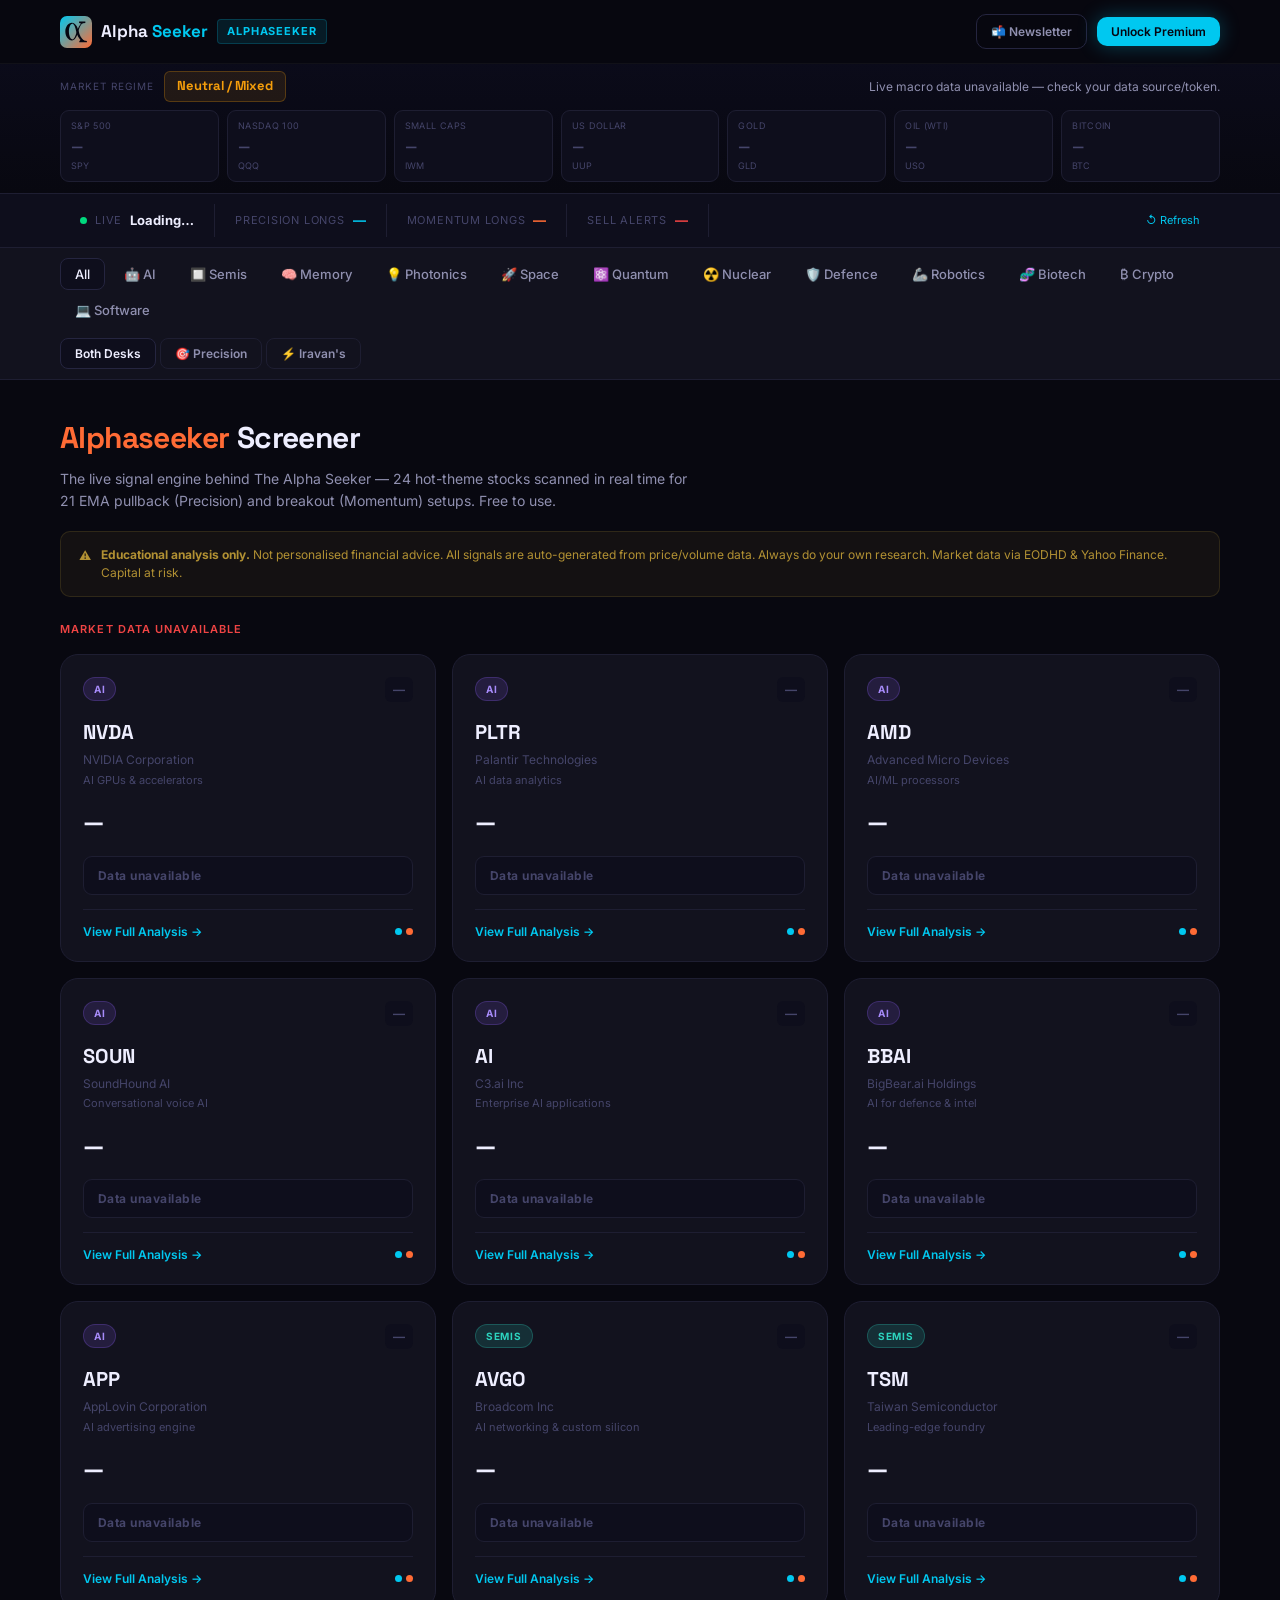
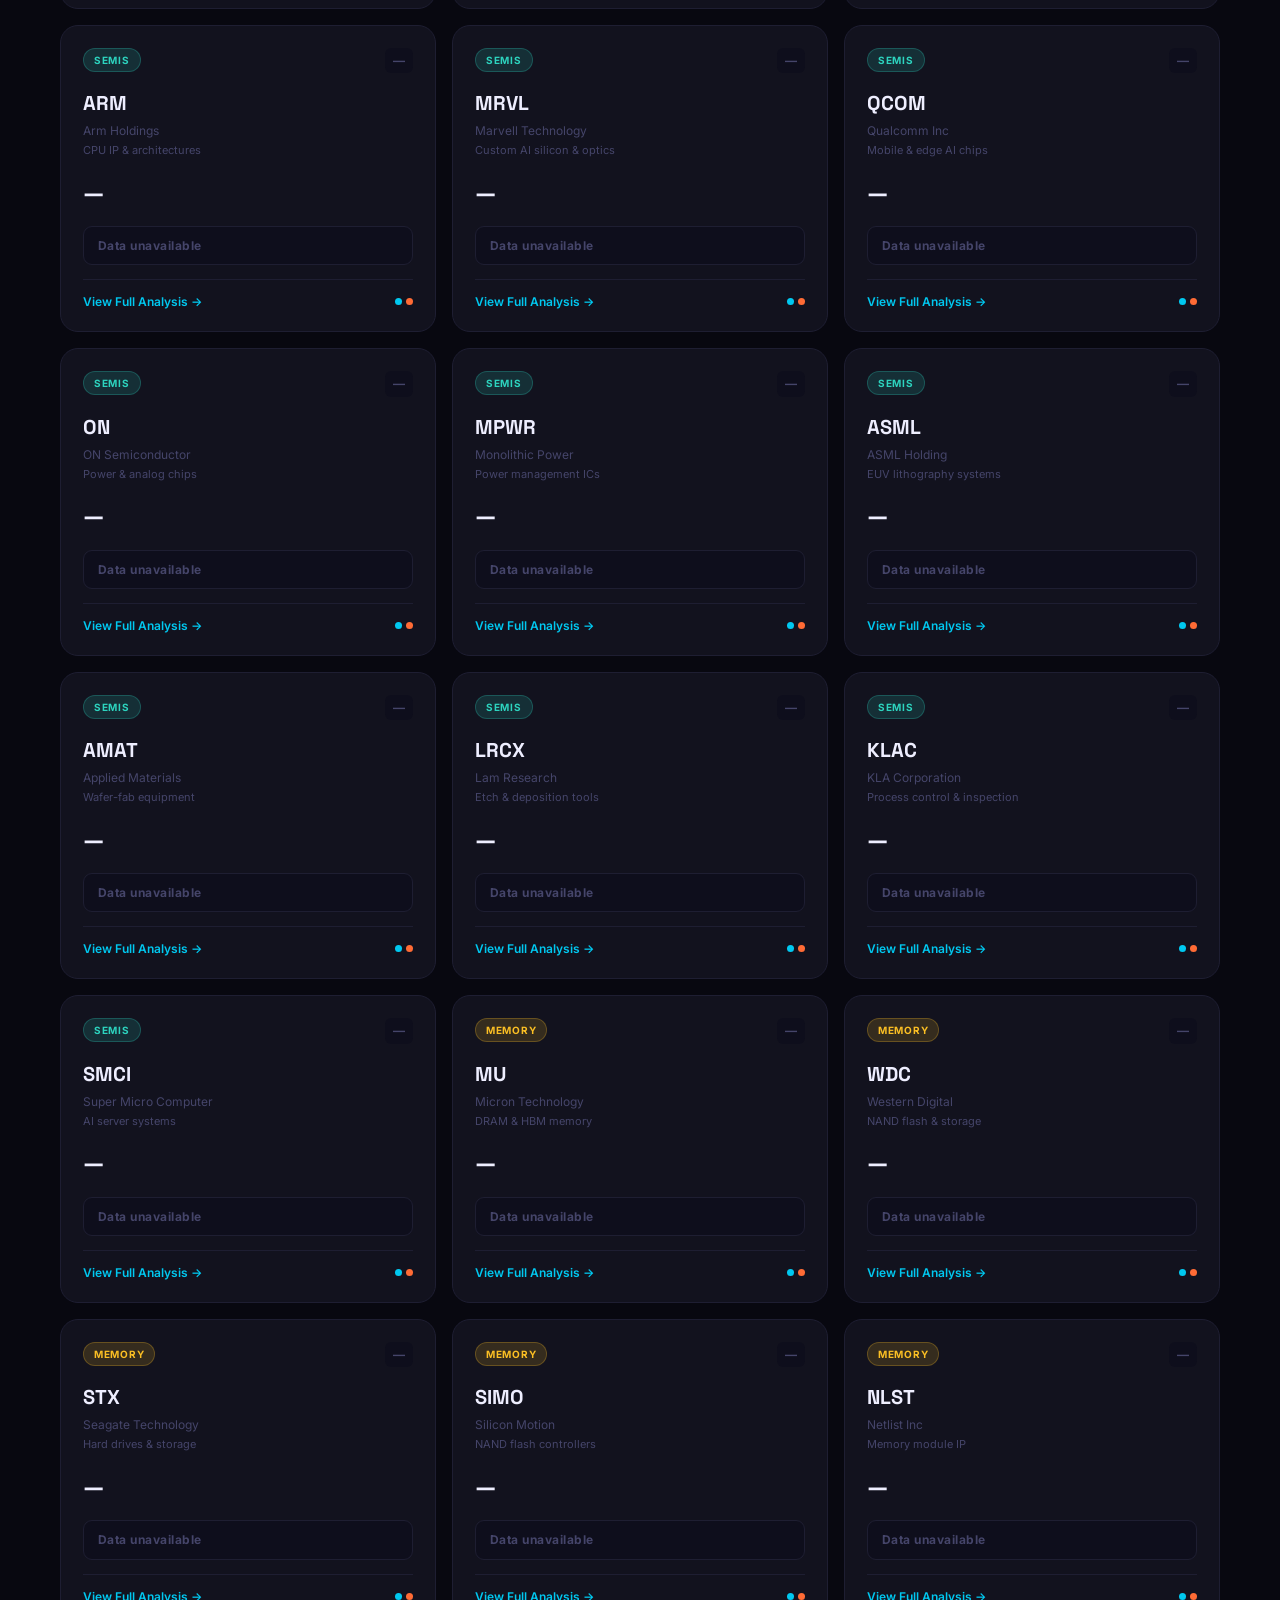
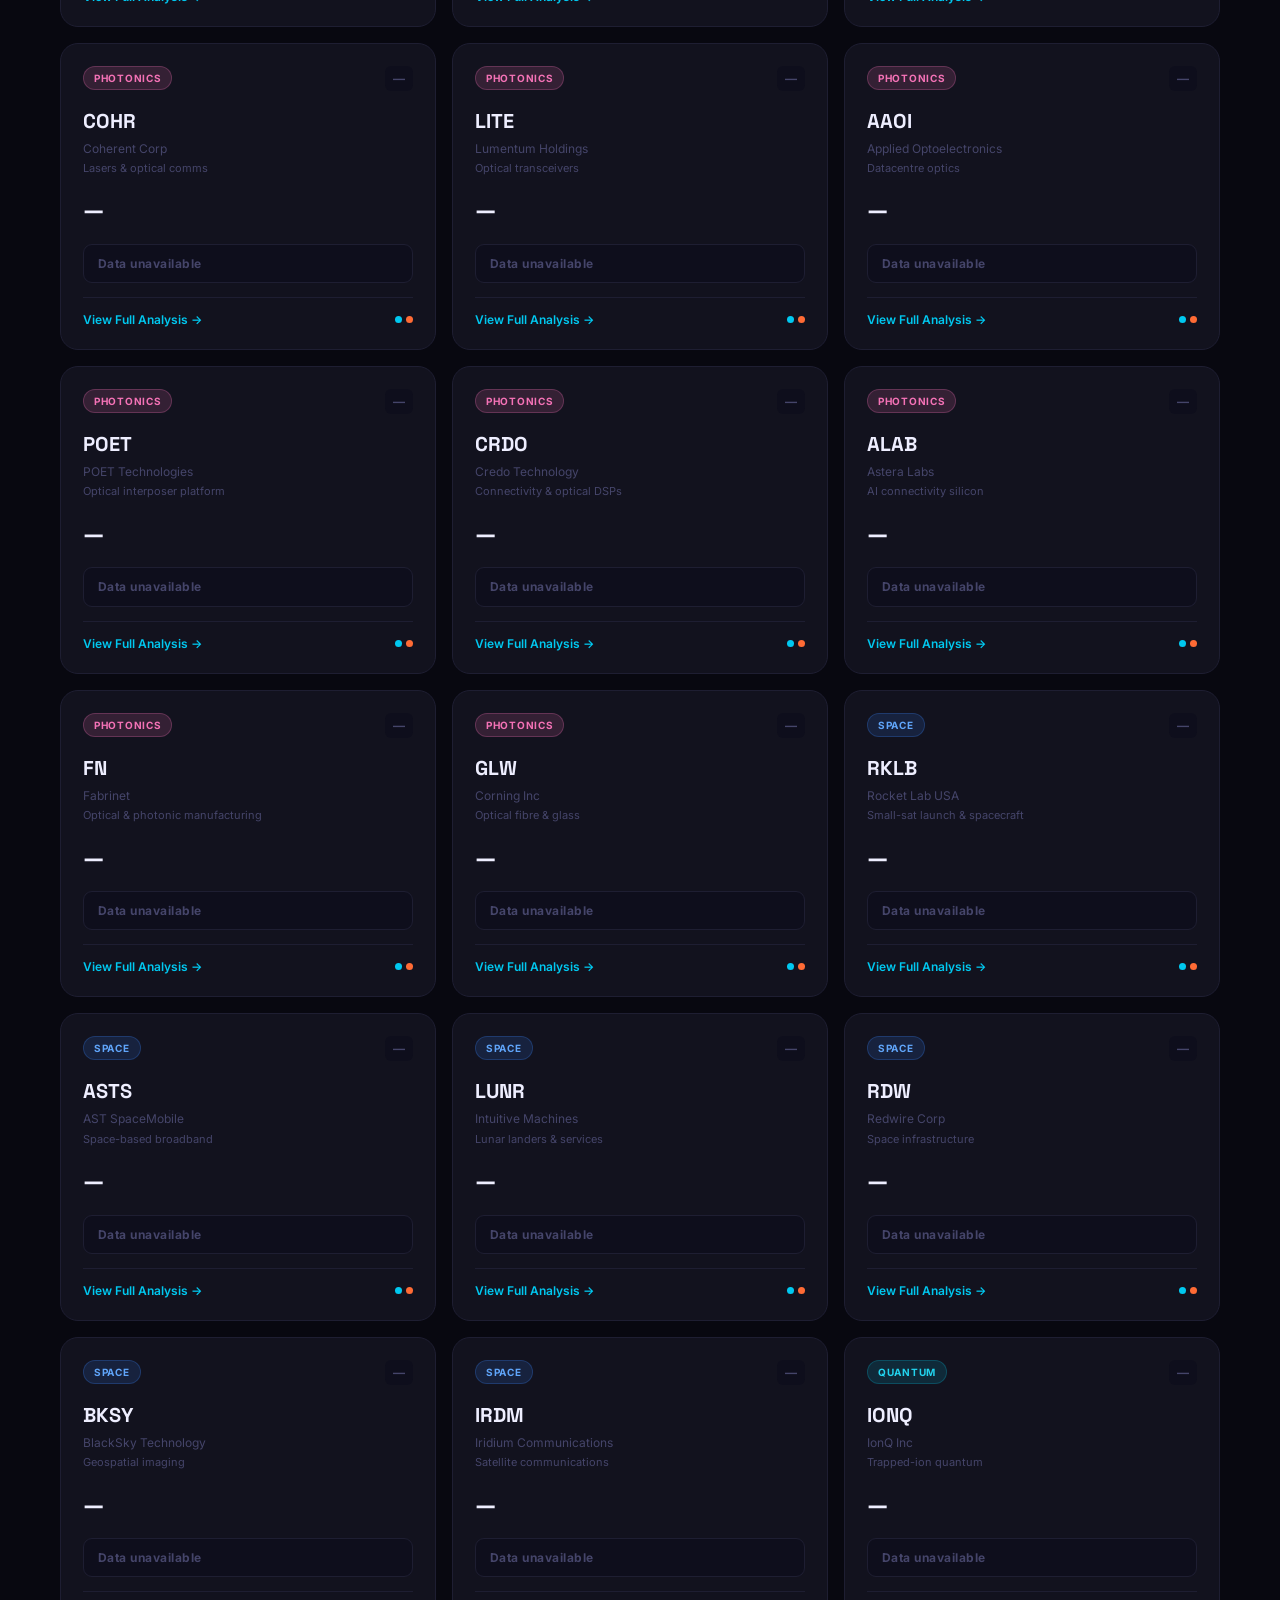
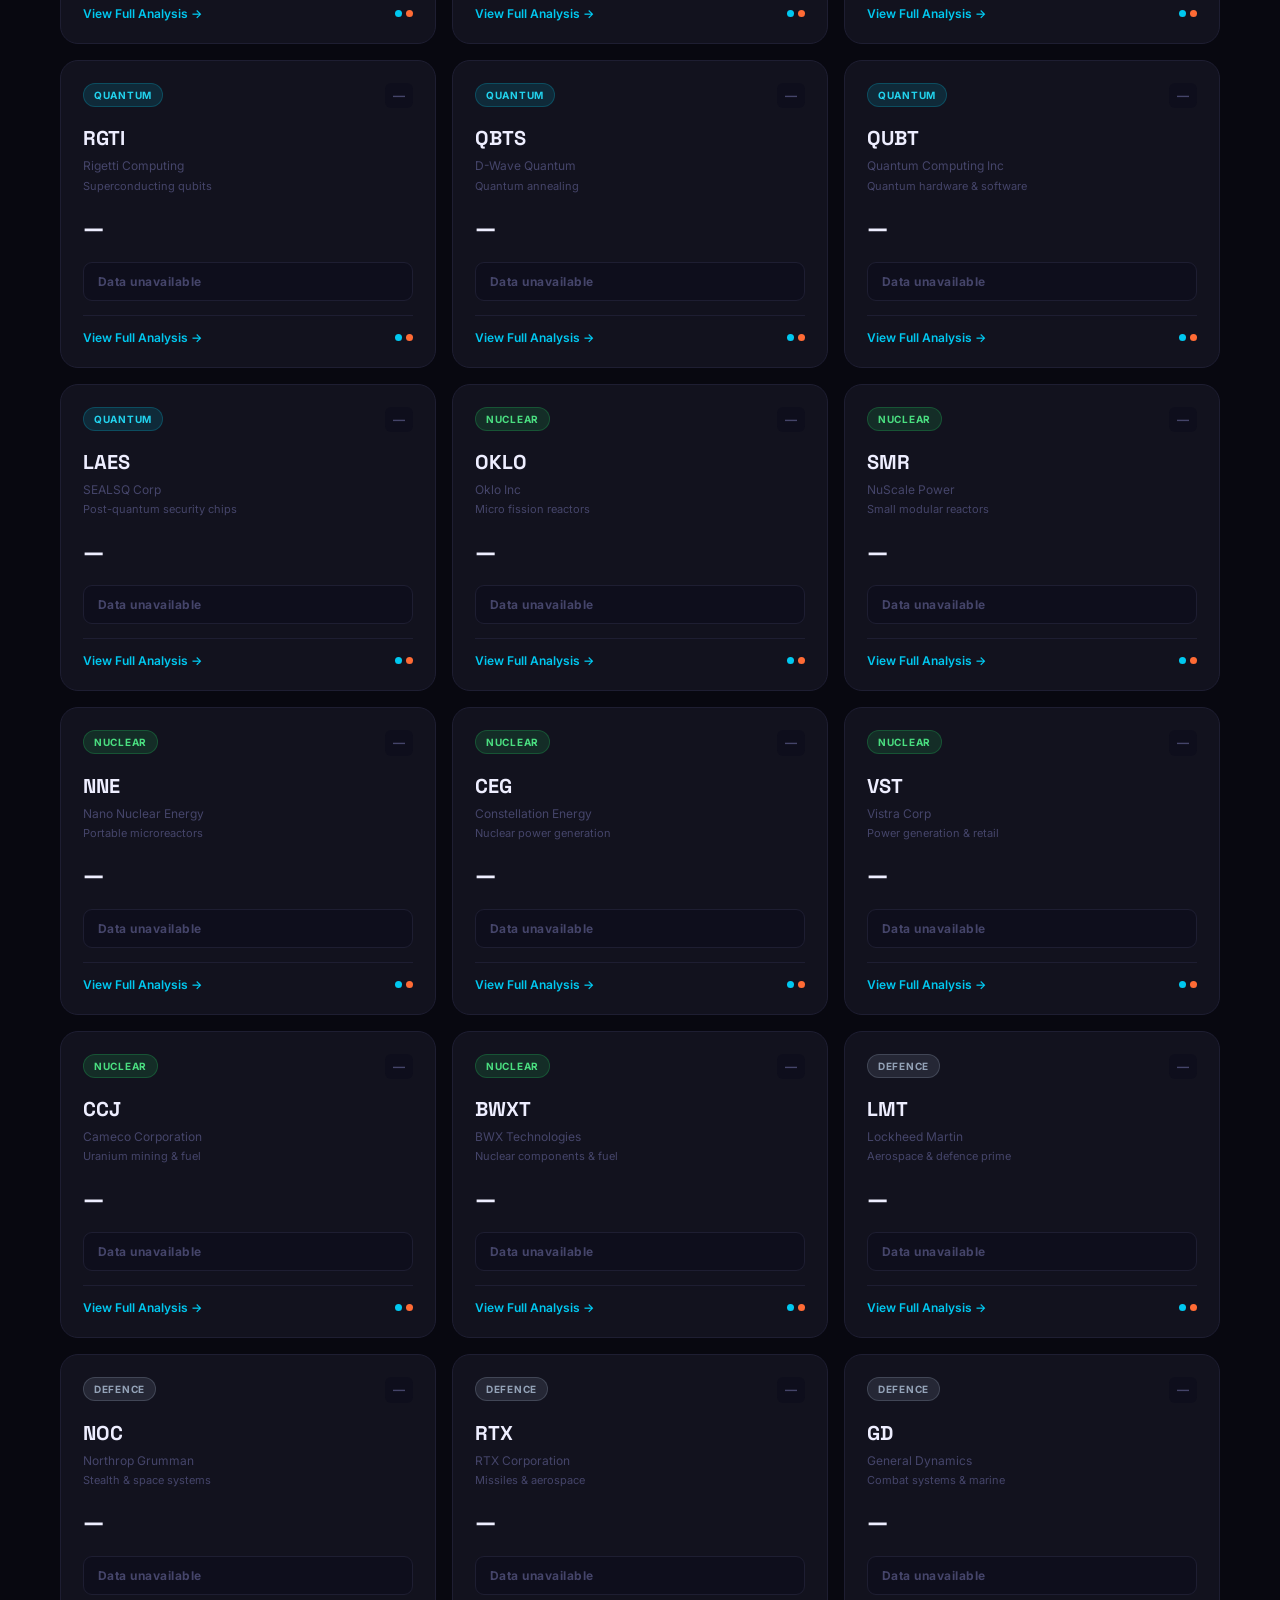
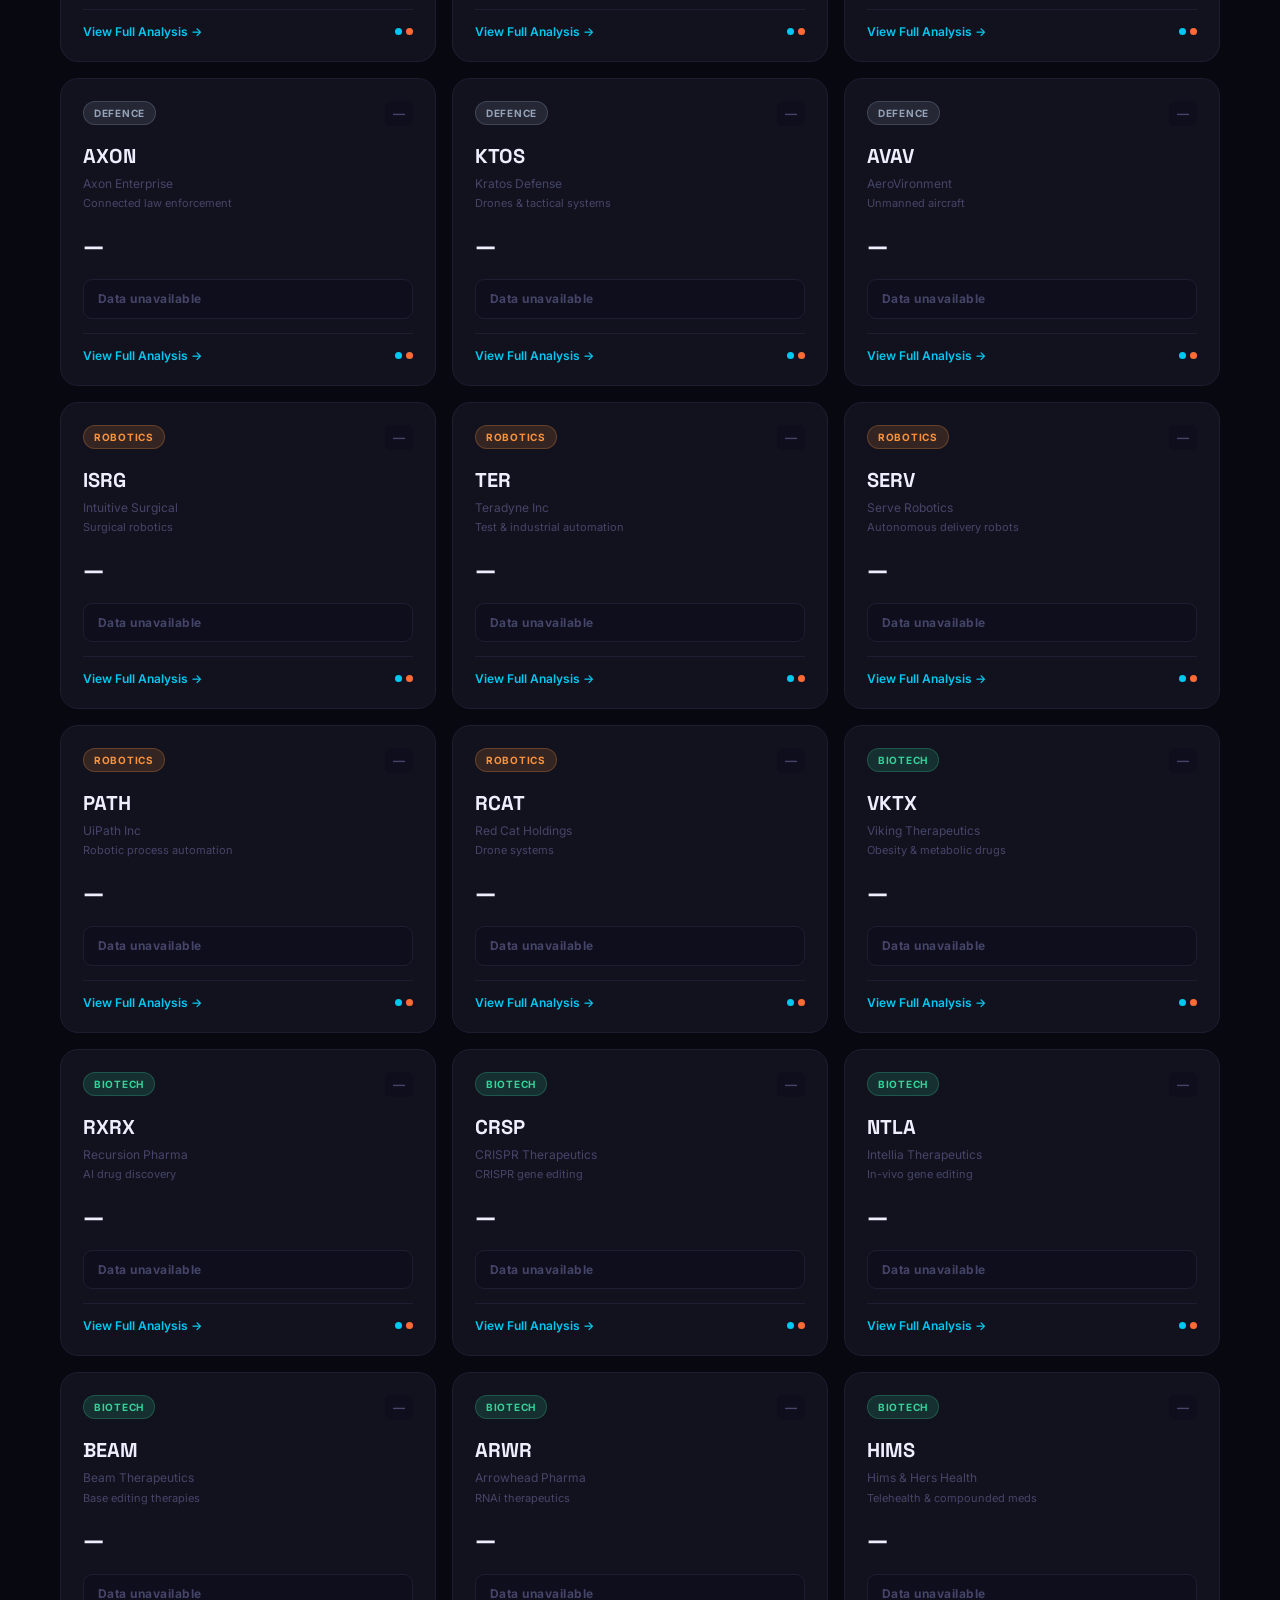
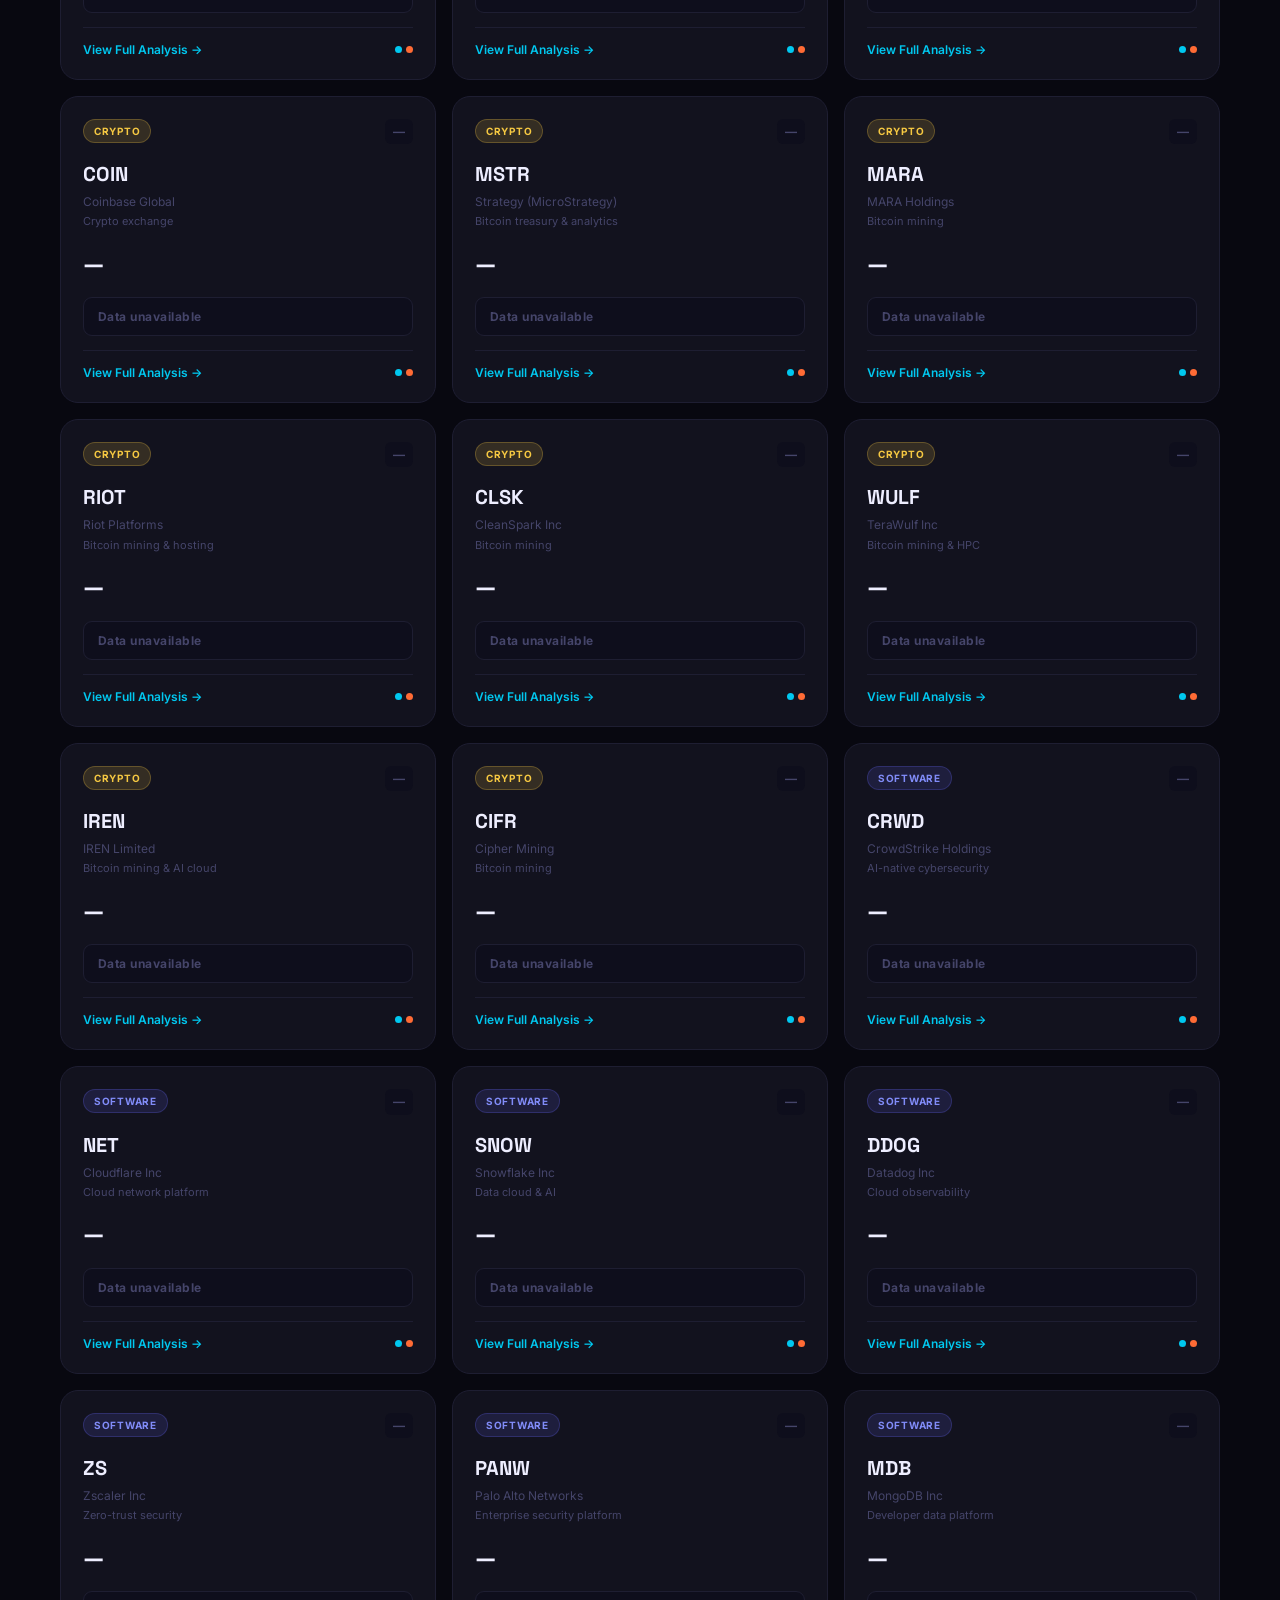
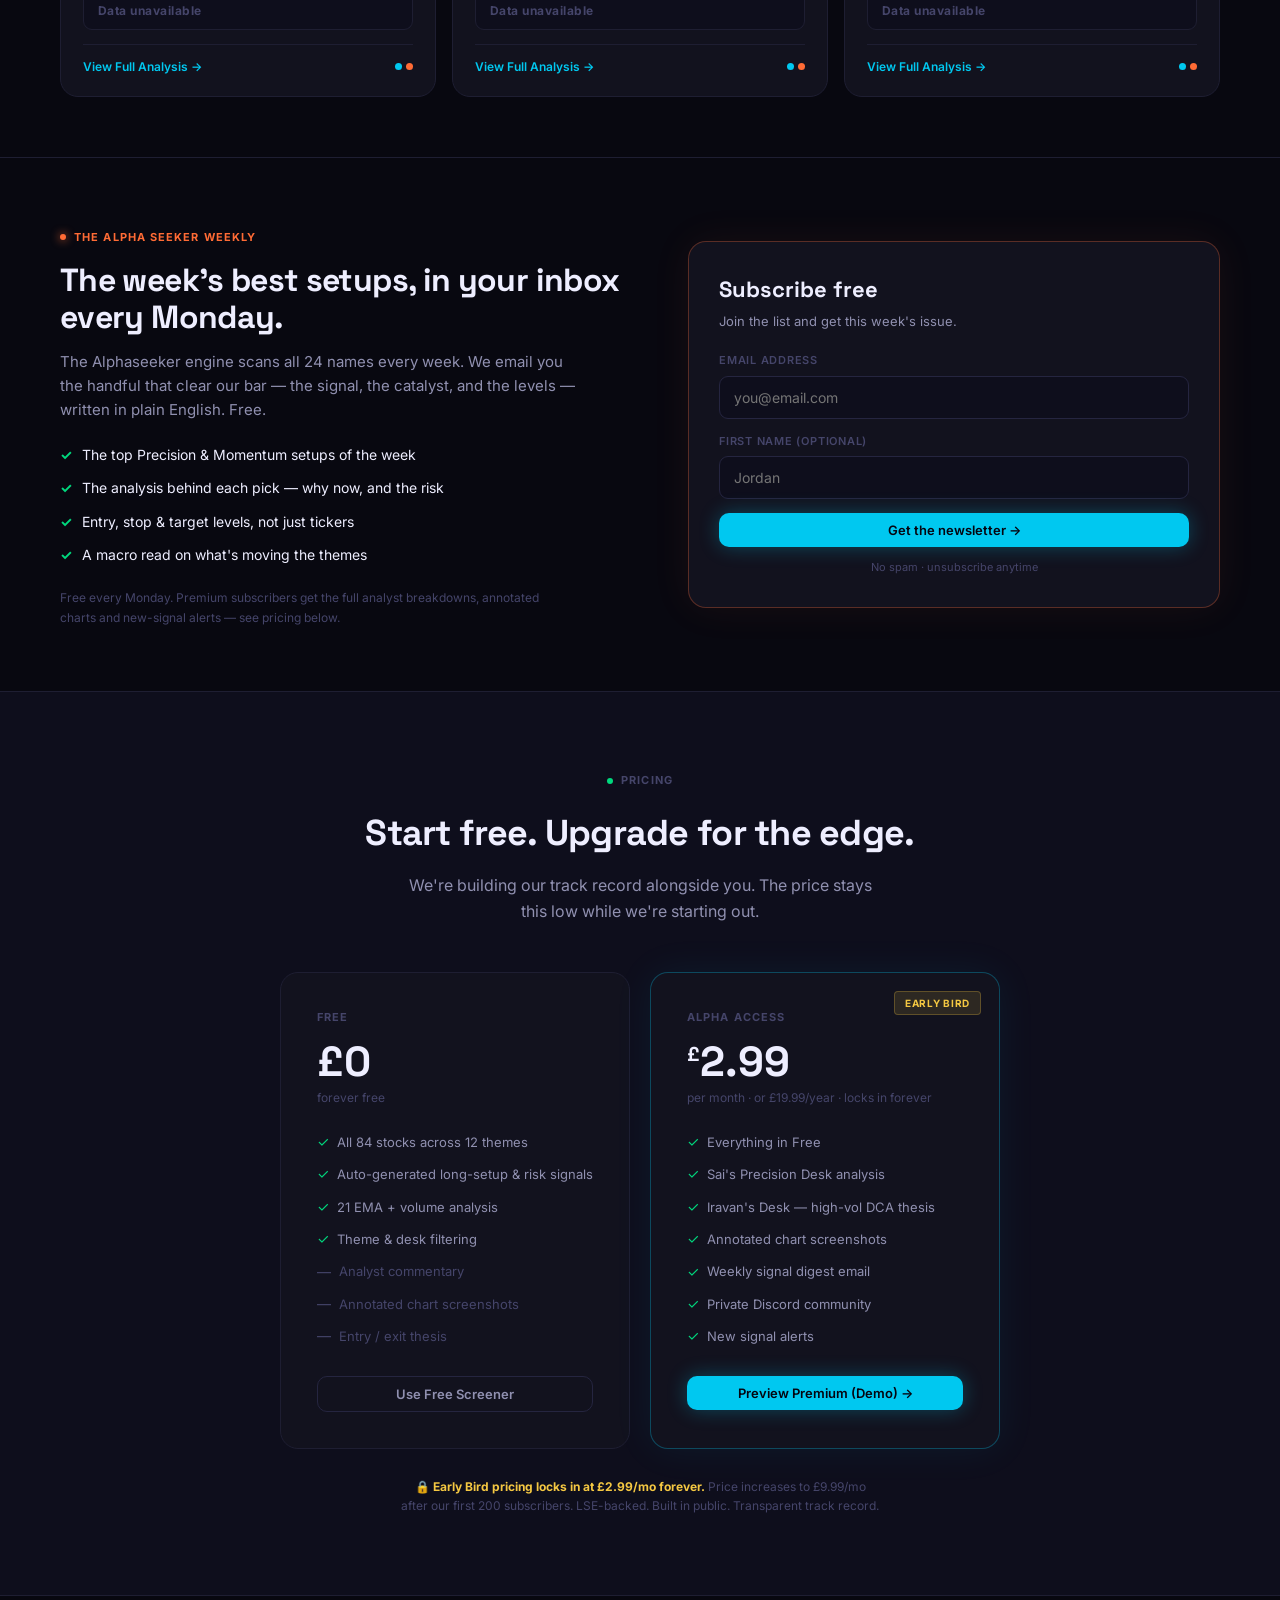
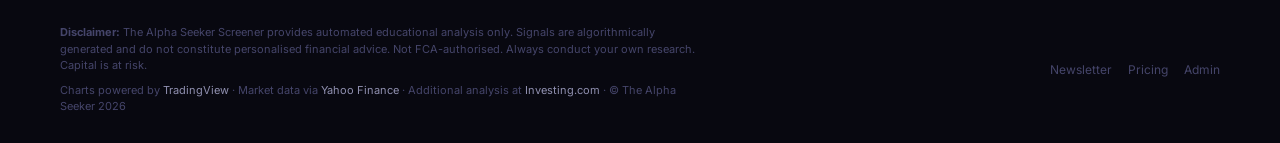
==== commit 63932f16: "Rebrand Heatseeker as Alphaseeker and draw a serif alpha logo mark Renames the engine brand in the n" ====
--- a/index.html
+++ b/index.html
@@ -35,9 +35,18 @@
   <div class="container">
     <div class="nav-inner">
       <div class="logo" id="logoAdminTrigger">
-        <div class="logo-mark">α</div>
+        <div class="logo-mark">
+          <!-- Elongated lowercase alpha with bracketed slab serifs on both tails. -->
+          <svg viewBox="8 6 54 54" aria-hidden="true" focusable="false">
+            <path d="M26,12 C17.7,12 11,21 11,32 C11,43 17.7,52 26,52 L27,49.5 C22.6,49.5 19,41.7 19,32 C19,22.3 22.6,14.5 27,14.5 Z"/>
+            <path d="M26,12 C33,12 38,20 41,31 C43,40 46,48 54,53 L48,53 C41,48 37.5,41 35.5,32 C34,24 31,14.5 27,14.5 Z"/>
+            <path d="M26,52 C32,52 36,45 39,36 C41,27 45,16 51,12 L48.5,12 C43,16 39,25 36.5,33 C34,42 31,49.5 27,49.5 Z"/>
+            <path d="M42,9.5 L56,9.5 L56,12.8 Q49,12.8 47.8,14.6 L45.6,14.6 Q46,12.8 42,12.8 Z"/>
+            <path d="M42.5,56.2 L59.5,56.2 L59.5,53 Q51,53 49.4,50.5 L44.6,50.5 Q45,53 42.5,53 Z"/>
+          </svg>
+        </div>
         <div class="logo-text">Alpha <span>Seeker</span></div>
-        <div class="screener-badge">Heatseeker</div>
+        <div class="screener-badge">Alphaseeker</div>
       </div>
       <div class="nav-right">
         <a href="#newsletter" class="btn btn-outline btn-sm">📬 Newsletter</a>
@@ -105,7 +114,7 @@
 <section class="screener-section">
   <div class="container">
     <div class="scr-intro">
-      <h1 class="scr-h1"><span>Heatseeker</span> Screener</h1>
+      <h1 class="scr-h1"><span>Alphaseeker</span> Screener</h1>
       <p class="scr-p">The live signal engine behind The Alpha Seeker — 24 hot-theme stocks scanned in real time for 21 EMA pullback (Precision) and breakout (Momentum) setups. Free to use.</p>
     </div>
     <div class="disclaimer-bar">
@@ -124,7 +133,7 @@
       <div class="nl-left">
         <div class="nl-eyebrow"><span class="nl-dot"></span>The Alpha Seeker Weekly</div>
         <h2 class="nl-title">The week's best setups, in your inbox every Monday.</h2>
-        <p class="nl-sub">The Heatseeker engine scans all 24 names every week. We email you the handful that clear our bar — the signal, the catalyst, and the levels — written in plain English. Free.</p>
+        <p class="nl-sub">The Alphaseeker engine scans all 24 names every week. We email you the handful that clear our bar — the signal, the catalyst, and the levels — written in plain English. Free.</p>
         <ul class="nl-feats">
           <li><span>&#10003;</span> The top Precision &amp; Momentum setups of the week</li>
           <li><span>&#10003;</span> The analysis behind each pick — why now, and the risk</li>
--- a/css/components.css
+++ b/css/components.css
@@ -13,6 +13,8 @@
   font-weight:800;font-size:13px;color:#050510;font-family:'Space Grotesk',sans-serif;
   transition:transform .2s}
 .logo:hover .logo-mark{transform:scale(1.05)}
+/* Added after extraction: the mark is an inline SVG alpha, not a text glyph. */
+.logo-mark svg{width:24px;height:24px;fill:currentColor}
 .logo-text{font-family:'Space Grotesk',sans-serif;font-weight:700;font-size:17px}
 .logo-text span{color:var(--prec)}
 .screener-badge{padding:3px 9px;border-radius:4px;font-size:11px;font-weight:700;
